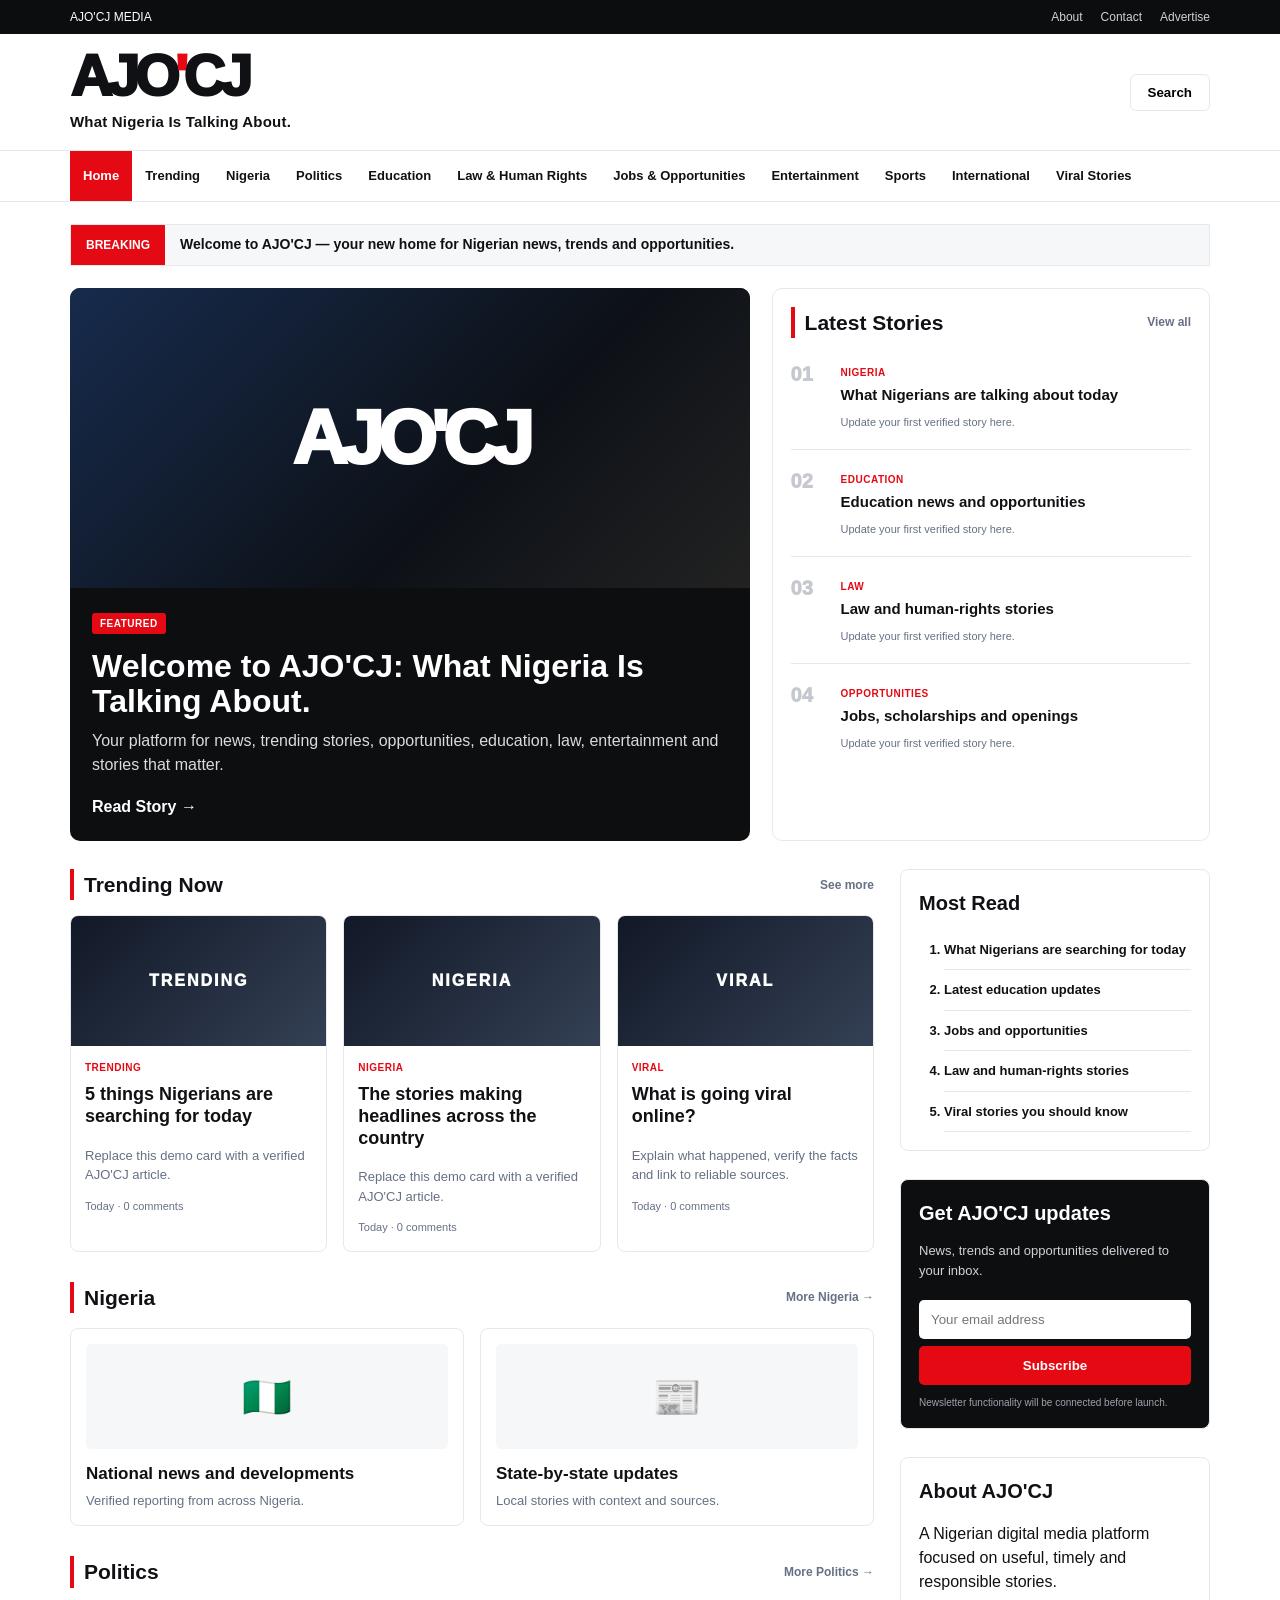
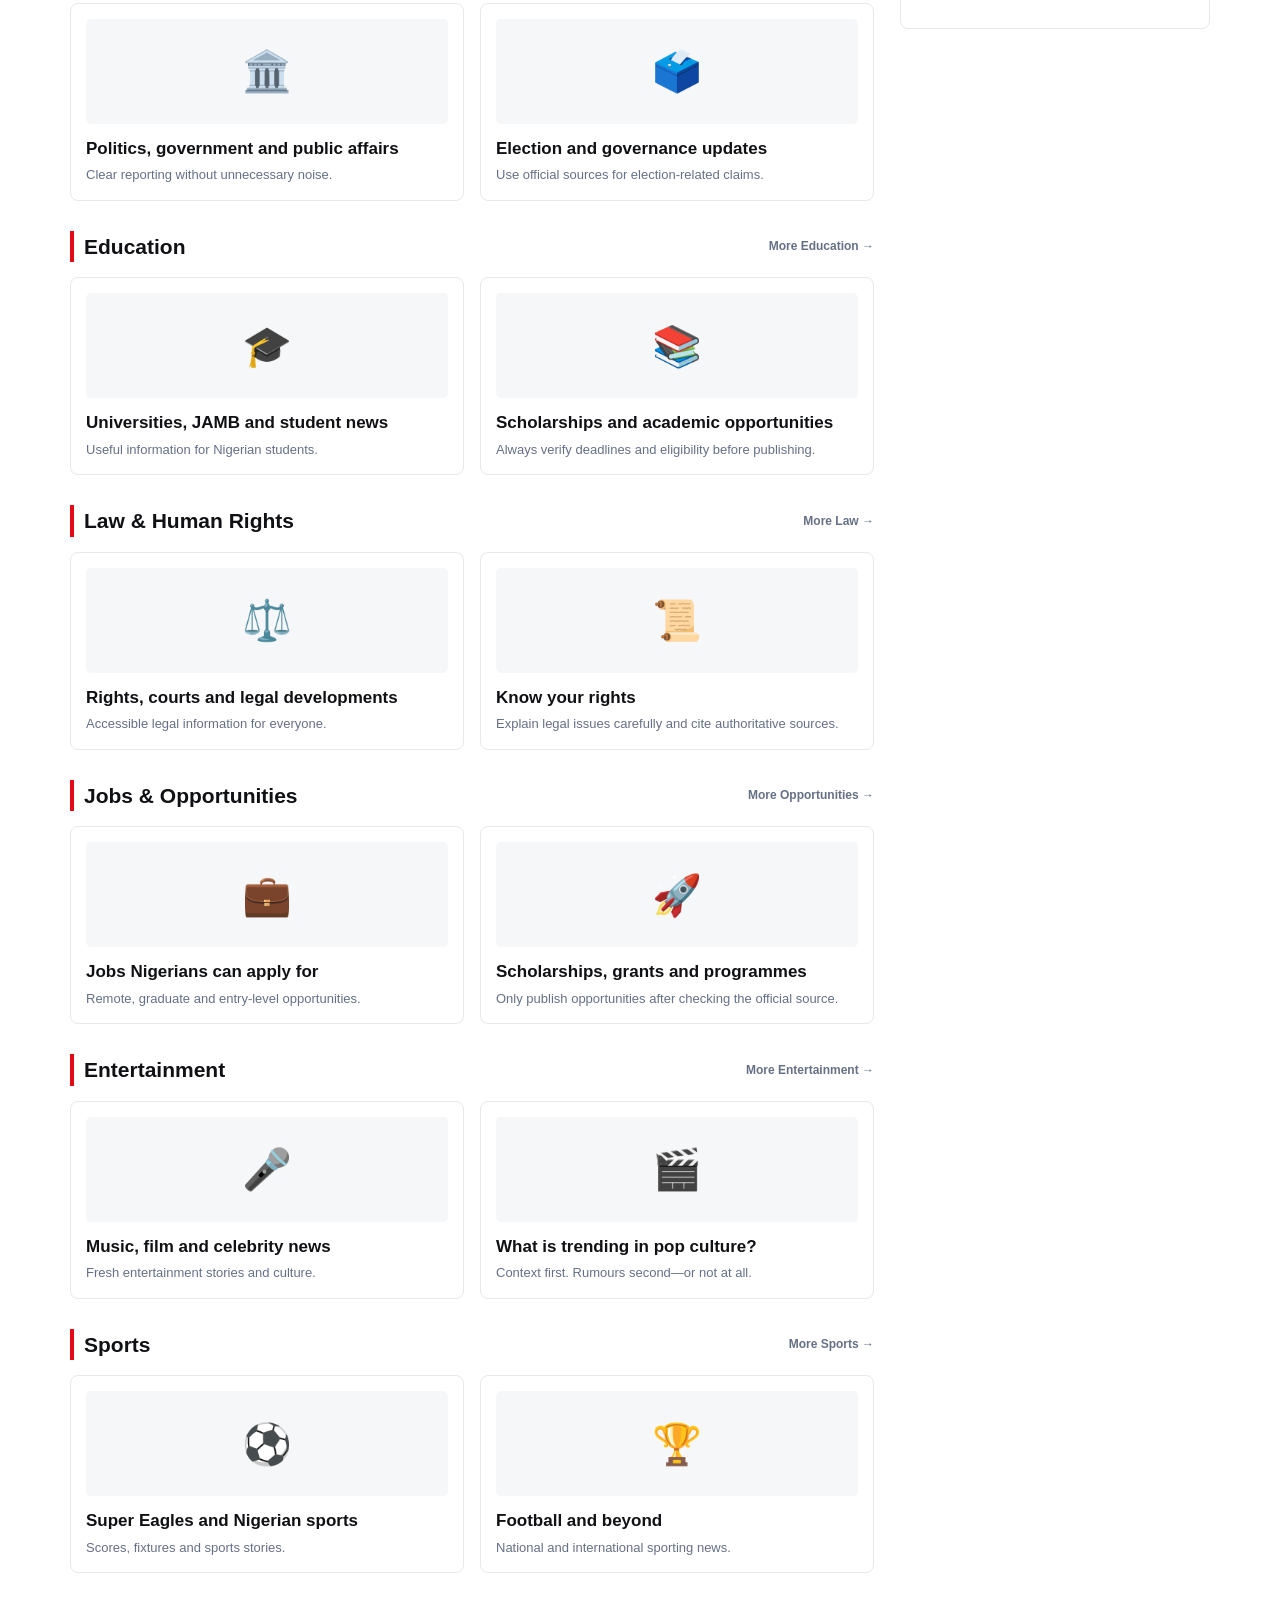
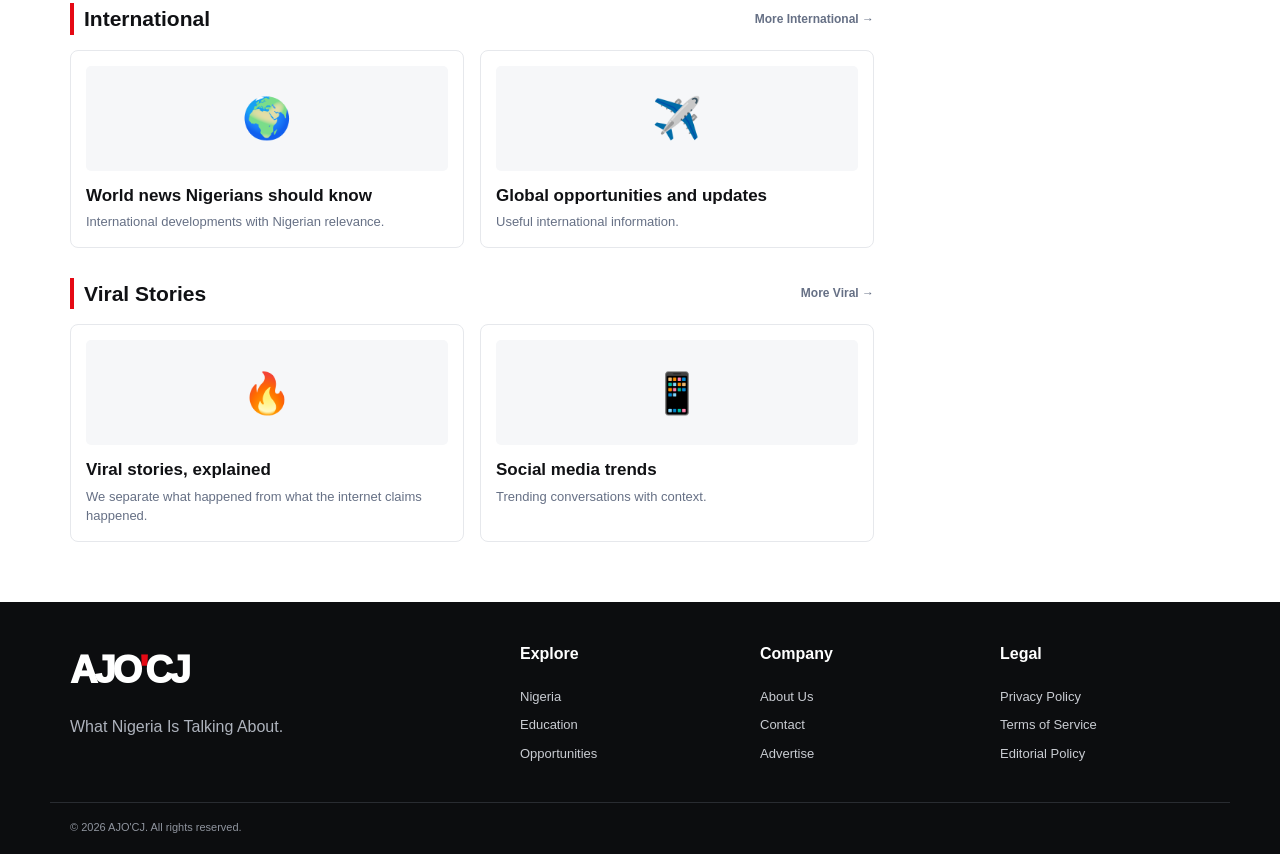
==== index.html @ 02d449a7 "Add files via upload" ====
<!doctype html>
<html lang="en">
<head>
  <meta charset="utf-8">
  <meta name="viewport" content="width=device-width, initial-scale=1">
  <title>AJO'CJ — What Nigeria Is Talking About</title>
  <meta name="description" content="AJO'CJ — Nigerian news, trending stories, opportunities, education, law, entertainment and more.">
  <link rel="stylesheet" href="styles.css">
</head>
<body>
  <div class="topbar">
    <div class="wrap topbar-inner">
      <span> AJO'CJ MEDIA</span>
      <div class="toplinks"><a href="#">About</a><a href="#">Contact</a><a href="#">Advertise</a></div>
    </div>
  </div>

  <header class="header wrap">
    <a class="brand" href="index.html" aria-label="AJO'CJ home">
      <span class="brand-mark">AJO<span>'</span>CJ</span>
      <span class="tagline">What Nigeria Is Talking About.</span>
    </a>
    <button class="menu-btn" id="menuBtn" aria-label="Open menu">☰</button>
    <div class="header-tools">
      <button class="search-btn" id="searchBtn">Search</button>
    </div>
  </header>

  <nav class="nav" id="nav">
    <div class="wrap nav-inner">
      <a class="active" href="#">Home</a>
      <a href="#trending">Trending</a>
      <a href="#nigeria">Nigeria</a>
      <a href="#politics">Politics</a>
      <a href="#education">Education</a>
      <a href="#law">Law & Human Rights</a>
      <a href="#jobs">Jobs & Opportunities</a>
      <a href="#entertainment">Entertainment</a>
      <a href="#sports">Sports</a>
      <a href="#international">International</a>
      <a href="#viral">Viral Stories</a>
    </div>
  </nav>

  <main class="wrap">
    <div class="search-panel" id="searchPanel">
      <input id="searchInput" type="search" placeholder="Search AJO'CJ..." aria-label="Search AJO'CJ">
      <button id="doSearch">Search</button>
    </div>

    <section class="breaking">
      <strong>BREAKING</strong>
      <div class="ticker">Welcome to AJO'CJ — your new home for Nigerian news, trends and opportunities.</div>
    </section>

    <section class="hero-grid">
      <article class="hero-card">
        <div class="hero-image">AJO'CJ</div>
        <div class="hero-copy">
          <span class="label">FEATURED</span>
          <h1>Welcome to AJO'CJ: What Nigeria Is Talking About.</h1>
          <p>Your platform for news, trending stories, opportunities, education, law, entertainment and stories that matter.</p>
          <a class="read-more" href="#">Read Story →</a>
        </div>
      </article>

      <aside class="latest">
        <div class="section-head"><h2>Latest Stories</h2><a href="#">View all</a></div>
        <article class="mini"><span class="number">01</span><div><span class="category">NIGERIA</span><h3>What Nigerians are talking about today</h3><small>Update your first verified story here.</small></div></article>
        <article class="mini"><span class="number">02</span><div><span class="category">EDUCATION</span><h3>Education news and opportunities</h3><small>Update your first verified story here.</small></div></article>
        <article class="mini"><span class="number">03</span><div><span class="category">LAW</span><h3>Law and human-rights stories</h3><small>Update your first verified story here.</small></div></article>
        <article class="mini"><span class="number">04</span><div><span class="category">OPPORTUNITIES</span><h3>Jobs, scholarships and openings</h3><small>Update your first verified story here.</small></div></article>
      </aside>
    </section>

    <section class="content-grid">
      <div>
        <section id="trending">
          <div class="section-head"><h2>Trending Now</h2><a href="#">See more</a></div>
          <div class="cards">
            <article class="card"><div class="placeholder">TRENDING</div><span class="category">TRENDING</span><h3>5 things Nigerians are searching for today</h3><p>Replace this demo card with a verified AJO'CJ article.</p><small>Today · 0 comments</small></article>
            <article class="card"><div class="placeholder">NIGERIA</div><span class="category">NIGERIA</span><h3>The stories making headlines across the country</h3><p>Replace this demo card with a verified AJO'CJ article.</p><small>Today · 0 comments</small></article>
            <article class="card"><div class="placeholder">VIRAL</div><span class="category">VIRAL</span><h3>What is going viral online?</h3><p>Explain what happened, verify the facts and link to reliable sources.</p><small>Today · 0 comments</small></article>
          </div>
        </section>

        <section id="nigeria" class="category-section">
          <div class="section-head"><h2>Nigeria</h2><a href="#">More Nigeria →</a></div>
          <div class="story-row">
            <article><div class="thumb">🇳🇬</div><h3>National news and developments</h3><p>Verified reporting from across Nigeria.</p></article>
            <article><div class="thumb">📰</div><h3>State-by-state updates</h3><p>Local stories with context and sources.</p></article>
          </div>
        </section>

        <section id="politics" class="category-section">
          <div class="section-head"><h2>Politics</h2><a href="#">More Politics →</a></div>
          <div class="story-row">
            <article><div class="thumb">🏛️</div><h3>Politics, government and public affairs</h3><p>Clear reporting without unnecessary noise.</p></article>
            <article><div class="thumb">🗳️</div><h3>Election and governance updates</h3><p>Use official sources for election-related claims.</p></article>
          </div>
        </section>

        <section id="education" class="category-section">
          <div class="section-head"><h2>Education</h2><a href="#">More Education →</a></div>
          <div class="story-row">
            <article><div class="thumb">🎓</div><h3>Universities, JAMB and student news</h3><p>Useful information for Nigerian students.</p></article>
            <article><div class="thumb">📚</div><h3>Scholarships and academic opportunities</h3><p>Always verify deadlines and eligibility before publishing.</p></article>
          </div>
        </section>

        <section id="law" class="category-section">
          <div class="section-head"><h2>Law & Human Rights</h2><a href="#">More Law →</a></div>
          <div class="story-row">
            <article><div class="thumb">⚖️</div><h3>Rights, courts and legal developments</h3><p>Accessible legal information for everyone.</p></article>
            <article><div class="thumb">📜</div><h3>Know your rights</h3><p>Explain legal issues carefully and cite authoritative sources.</p></article>
          </div>
        </section>

        <section id="jobs" class="category-section">
          <div class="section-head"><h2>Jobs & Opportunities</h2><a href="#">More Opportunities →</a></div>
          <div class="story-row">
            <article><div class="thumb">💼</div><h3>Jobs Nigerians can apply for</h3><p>Remote, graduate and entry-level opportunities.</p></article>
            <article><div class="thumb">🚀</div><h3>Scholarships, grants and programmes</h3><p>Only publish opportunities after checking the official source.</p></article>
          </div>
        </section>

        <section id="entertainment" class="category-section">
          <div class="section-head"><h2>Entertainment</h2><a href="#">More Entertainment →</a></div>
          <div class="story-row">
            <article><div class="thumb">🎤</div><h3>Music, film and celebrity news</h3><p>Fresh entertainment stories and culture.</p></article>
            <article><div class="thumb">🎬</div><h3>What is trending in pop culture?</h3><p>Context first. Rumours second—or not at all.</p></article>
          </div>
        </section>

        <section id="sports" class="category-section">
          <div class="section-head"><h2>Sports</h2><a href="#">More Sports →</a></div>
          <div class="story-row">
            <article><div class="thumb">⚽</div><h3>Super Eagles and Nigerian sports</h3><p>Scores, fixtures and sports stories.</p></article>
            <article><div class="thumb">🏆</div><h3>Football and beyond</h3><p>National and international sporting news.</p></article>
          </div>
        </section>

        <section id="international" class="category-section">
          <div class="section-head"><h2>International</h2><a href="#">More International →</a></div>
          <div class="story-row">
            <article><div class="thumb">🌍</div><h3>World news Nigerians should know</h3><p>International developments with Nigerian relevance.</p></article>
            <article><div class="thumb">✈️</div><h3>Global opportunities and updates</h3><p>Useful international information.</p></article>
          </div>
        </section>

        <section id="viral" class="category-section">
          <div class="section-head"><h2>Viral Stories</h2><a href="#">More Viral →</a></div>
          <div class="story-row">
            <article><div class="thumb">🔥</div><h3>Viral stories, explained</h3><p>We separate what happened from what the internet claims happened.</p></article>
            <article><div class="thumb">📱</div><h3>Social media trends</h3><p>Trending conversations with context.</p></article>
          </div>
        </section>
      </div>

      <aside class="sidebar">
        <div class="side-box">
          <h2>Most Read</h2>
          <ol>
            <li>What Nigerians are searching for today</li>
            <li>Latest education updates</li>
            <li>Jobs and opportunities</li>
            <li>Law and human-rights stories</li>
            <li>Viral stories you should know</li>
          </ol>
        </div>
        <div class="side-box newsletter">
          <h2>Get AJO'CJ updates</h2>
          <p>News, trends and opportunities delivered to your inbox.</p>
          <input type="email" placeholder="Your email address">
          <button>Subscribe</button>
          <small>Newsletter functionality will be connected before launch.</small>
        </div>
        <div class="side-box">
          <h2>About AJO'CJ</h2>
          <p>A Nigerian digital media platform focused on useful, timely and responsible stories.</p>
        </div>
      </aside>
    </section>
  </main>

  <footer>
    <div class="wrap footer-grid">
      <div><div class="footer-brand">AJO<span>'</span>CJ</div><p>What Nigeria Is Talking About.</p></div>
      <div><h4>Explore</h4><a href="#nigeria">Nigeria</a><a href="#education">Education</a><a href="#jobs">Opportunities</a></div>
      <div><h4>Company</h4><a href="#">About Us</a><a href="#">Contact</a><a href="#">Advertise</a></div>
      <div><h4>Legal</h4><a href="#">Privacy Policy</a><a href="#">Terms of Service</a><a href="#">Editorial Policy</a></div>
    </div>
    <div class="wrap copyright">© 2026 AJO'CJ. All rights reserved.</div>
  </footer>
  <script src="script.js"></script>
</body>
</html>
---- styles.css ----
:root{--ink:#101114;--muted:#667085;--line:#e6e8ec;--red:#e50914;--bg:#fff;--soft:#f6f7f9;--max:1180px}
*{box-sizing:border-box}html{scroll-behavior:smooth}body{margin:0;font-family:Arial,Helvetica,sans-serif;color:var(--ink);background:var(--bg);line-height:1.5}a{color:inherit;text-decoration:none}.wrap{max-width:var(--max);margin:auto;padding-left:20px;padding-right:20px}
.topbar{background:#0c0d0f;color:#fff;font-size:12px}.topbar-inner{height:34px;display:flex;align-items:center;justify-content:space-between}.toplinks{display:flex;gap:18px;color:#cfd2d8}
.header{min-height:116px;display:flex;align-items:center;justify-content:space-between}.brand{display:flex;flex-direction:column}.brand-mark{font-weight:950;font-size:58px;letter-spacing:-5px;line-height:.9}.brand-mark span,.footer-brand span{color:var(--red)}.tagline{font-size:15px;font-weight:700;margin-top:9px;letter-spacing:.2px}.header-tools{display:flex;align-items:center}.search-btn{border:1px solid var(--line);background:#fff;border-radius:6px;padding:10px 17px;font-weight:700;cursor:pointer}.menu-btn{display:none}
.nav{border-top:1px solid var(--line);border-bottom:1px solid var(--line);background:#fff;position:sticky;top:0;z-index:10}.nav-inner{display:flex;overflow:auto;white-space:nowrap}.nav a{padding:15px 13px;font-size:13px;font-weight:800}.nav a:hover,.nav a.active{background:var(--red);color:#fff}
.search-panel{display:none;padding:15px 0;gap:8px}.search-panel.show{display:flex}.search-panel input{flex:1;padding:12px;border:1px solid var(--line);border-radius:6px}.search-panel button{padding:12px 18px;background:var(--red);color:#fff;border:0;border-radius:6px;font-weight:700}
.breaking{display:flex;margin:22px 0;border:1px solid var(--line);background:var(--soft);min-height:42px;align-items:center}.breaking strong{background:var(--red);color:#fff;padding:11px 15px;font-size:12px}.ticker{padding:0 15px;font-weight:700;font-size:14px}
.hero-grid{display:grid;grid-template-columns:1.55fr 1fr;gap:22px}.hero-card{border-radius:10px;overflow:hidden;background:#0d0e10;color:#fff;position:relative}.hero-image{height:300px;background:linear-gradient(135deg,#172b4d,#0d1117 60%,#222);display:flex;align-items:center;justify-content:center;font-size:76px;font-weight:950;letter-spacing:-6px;color:#fff}.hero-copy{padding:22px}.label,.category{font-size:10px;font-weight:900;letter-spacing:.5px;color:var(--red)}.hero-copy .label{color:#fff;background:var(--red);padding:5px 8px;border-radius:3px}.hero-copy h1{font-size:32px;line-height:1.1;margin:15px 0 10px}.hero-copy p{color:#d9dbe0;margin:0 0 18px}.read-more{font-weight:900}.latest{border:1px solid var(--line);border-radius:10px;padding:18px}.section-head{display:flex;justify-content:space-between;align-items:center;border-left:4px solid var(--red);padding-left:10px;margin:28px 0 15px}.section-head h2{margin:0;font-size:21px}.section-head a{font-size:12px;color:var(--muted);font-weight:700}.latest .section-head{margin:0 0 5px}.mini{display:grid;grid-template-columns:38px 1fr;gap:12px;padding:16px 0;border-bottom:1px solid var(--line)}.mini:last-child{border:0}.number{font-weight:950;font-size:20px;color:#c5c8ce}.mini h3{font-size:15px;line-height:1.2;margin:3px 0 5px}.mini small,.card small{color:var(--muted);font-size:11px}
.content-grid{display:grid;grid-template-columns:1fr 310px;gap:26px}.cards{display:grid;grid-template-columns:repeat(3,1fr);gap:16px}.card{border:1px solid var(--line);border-radius:8px;overflow:hidden}.placeholder{height:130px;background:linear-gradient(135deg,#111827,#344054);color:#fff;display:flex;align-items:center;justify-content:center;font-weight:950;letter-spacing:2px}.card .category,.card h3,.card p,.card small{margin-left:14px;margin-right:14px}.card .category{display:inline-block;margin-top:14px}.card h3{font-size:18px;line-height:1.2;margin-top:6px}.card p{font-size:13px;color:var(--muted)}.card small{display:block;margin-bottom:15px}
.category-section{margin-top:30px}.story-row{display:grid;grid-template-columns:1fr 1fr;gap:16px}.story-row article{border:1px solid var(--line);padding:15px;border-radius:8px}.thumb{height:105px;background:var(--soft);display:flex;align-items:center;justify-content:center;font-size:40px;border-radius:5px}.story-row h3{font-size:17px;margin:12px 0 4px}.story-row p{font-size:13px;color:var(--muted);margin:0}
.sidebar{padding-top:0}.side-box{border:1px solid var(--line);border-radius:8px;padding:18px;margin-top:28px}.side-box:first-child{margin-top:28px}.side-box h2{margin:0 0 12px;font-size:20px}.side-box ol{margin:0;padding-left:25px}.side-box li{padding:10px 0;border-bottom:1px solid var(--line);font-weight:700;font-size:13px}.newsletter{background:#0d0e10;color:#fff}.newsletter p{color:#cfd2d8;font-size:13px}.newsletter input{width:100%;padding:12px;border-radius:5px;border:0;margin:7px 0}.newsletter button{width:100%;padding:12px;border:0;border-radius:5px;background:var(--red);color:#fff;font-weight:900}.newsletter small{display:block;color:#9da2ad;margin-top:10px;font-size:10px}
footer{margin-top:60px;background:#0c0d0f;color:#fff;padding:40px 0 18px}.footer-grid{display:grid;grid-template-columns:2fr 1fr 1fr 1fr;gap:30px}.footer-brand{font-size:38px;font-weight:950;letter-spacing:-3px}.footer-grid p{color:#aeb3bd}.footer-grid h4{margin-top:0}.footer-grid a{display:block;color:#c9ccd2;font-size:13px;margin:9px 0}.copyright{border-top:1px solid #292c31;margin-top:30px;padding-top:16px;color:#8f949e;font-size:11px}
@media(max-width:900px){.hero-grid,.content-grid{grid-template-columns:1fr}.sidebar{display:block}.cards{grid-template-columns:1fr 1fr}.nav a{padding:13px 10px}.header{min-height:95px}.brand-mark{font-size:46px}}
@media(max-width:600px){.toplinks{display:none}.header{min-height:85px}.brand-mark{font-size:39px}.tagline{font-size:11px}.menu-btn{display:block;border:1px solid var(--line);background:#fff;padding:9px;border-radius:6px}.header-tools{display:none}.nav{display:none}.nav.open{display:block}.nav-inner{display:grid;grid-template-columns:1fr 1fr}.nav a{border-bottom:1px solid var(--line)}.hero-image{height:210px;font-size:55px}.hero-copy h1{font-size:25px}.cards,.story-row{grid-template-columns:1fr}.breaking{font-size:12px}.breaking strong{font-size:10px}.footer-grid{grid-template-columns:1fr 1fr}}
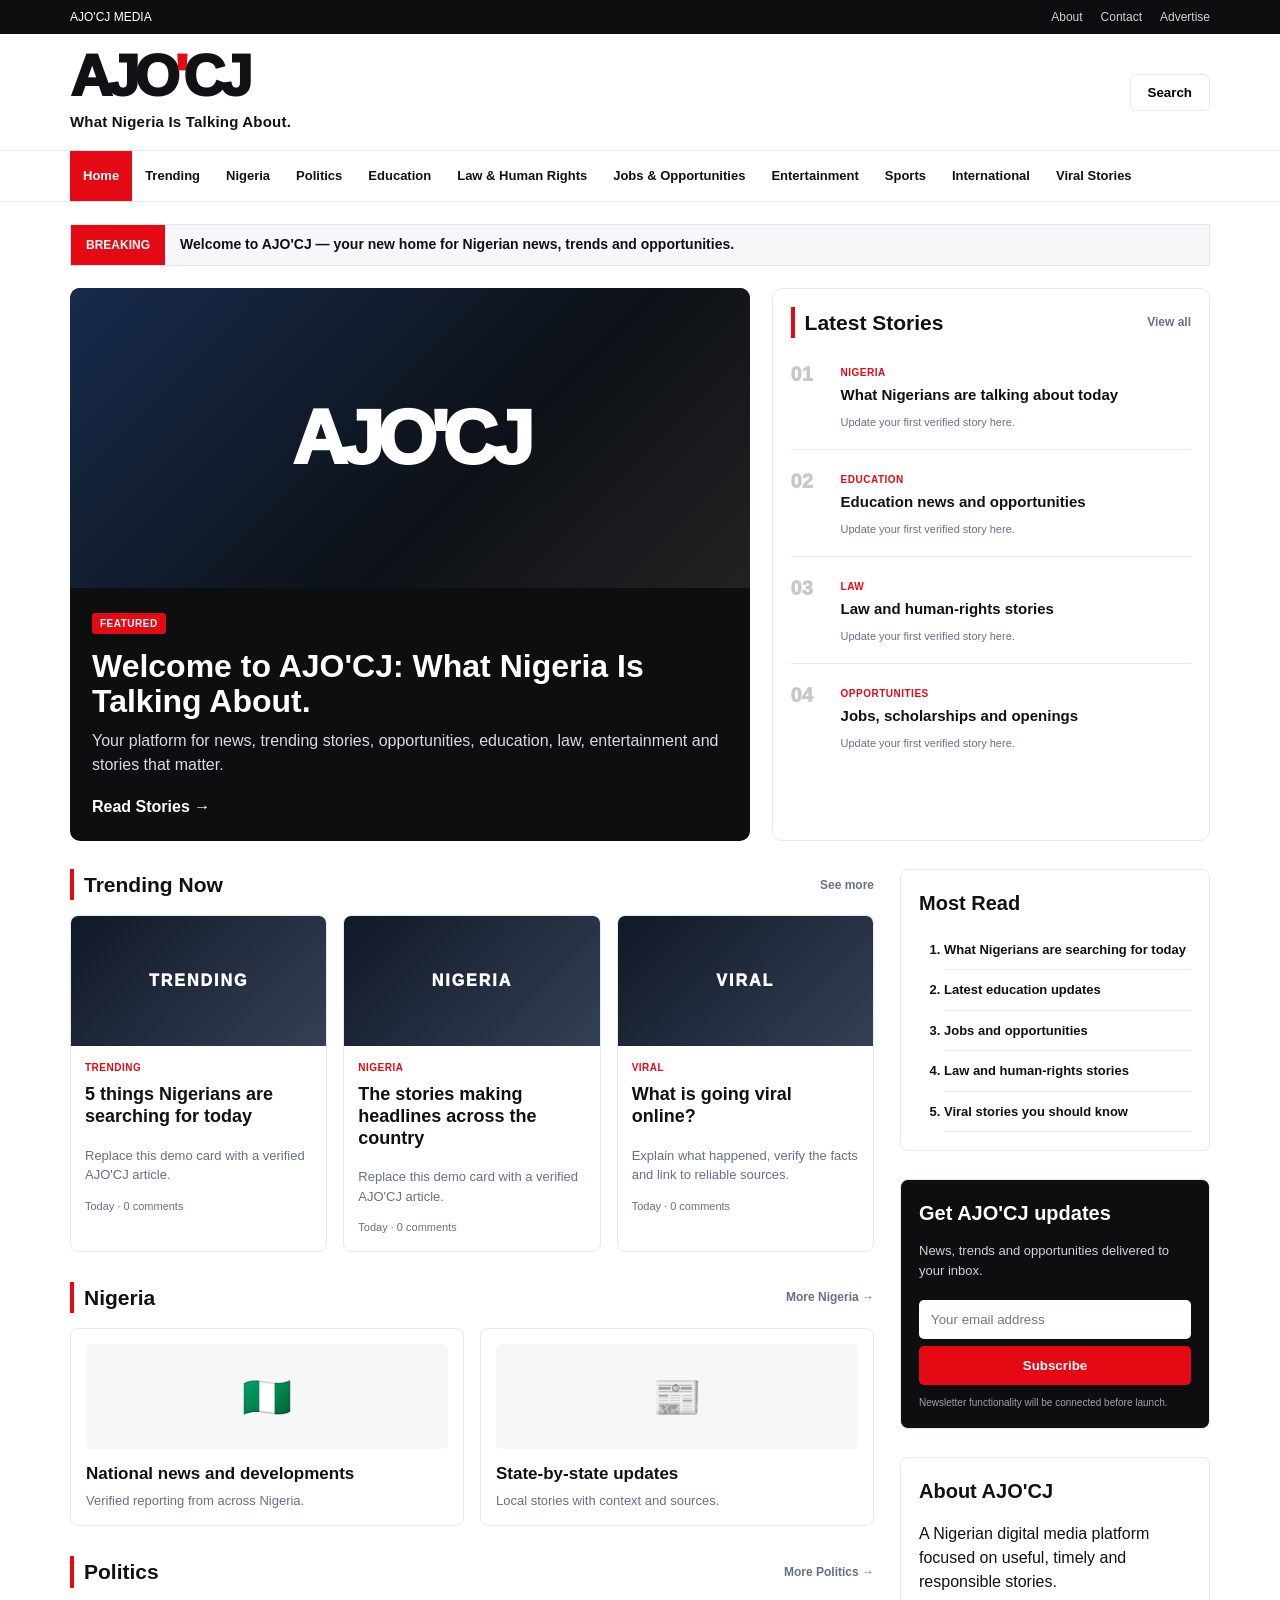
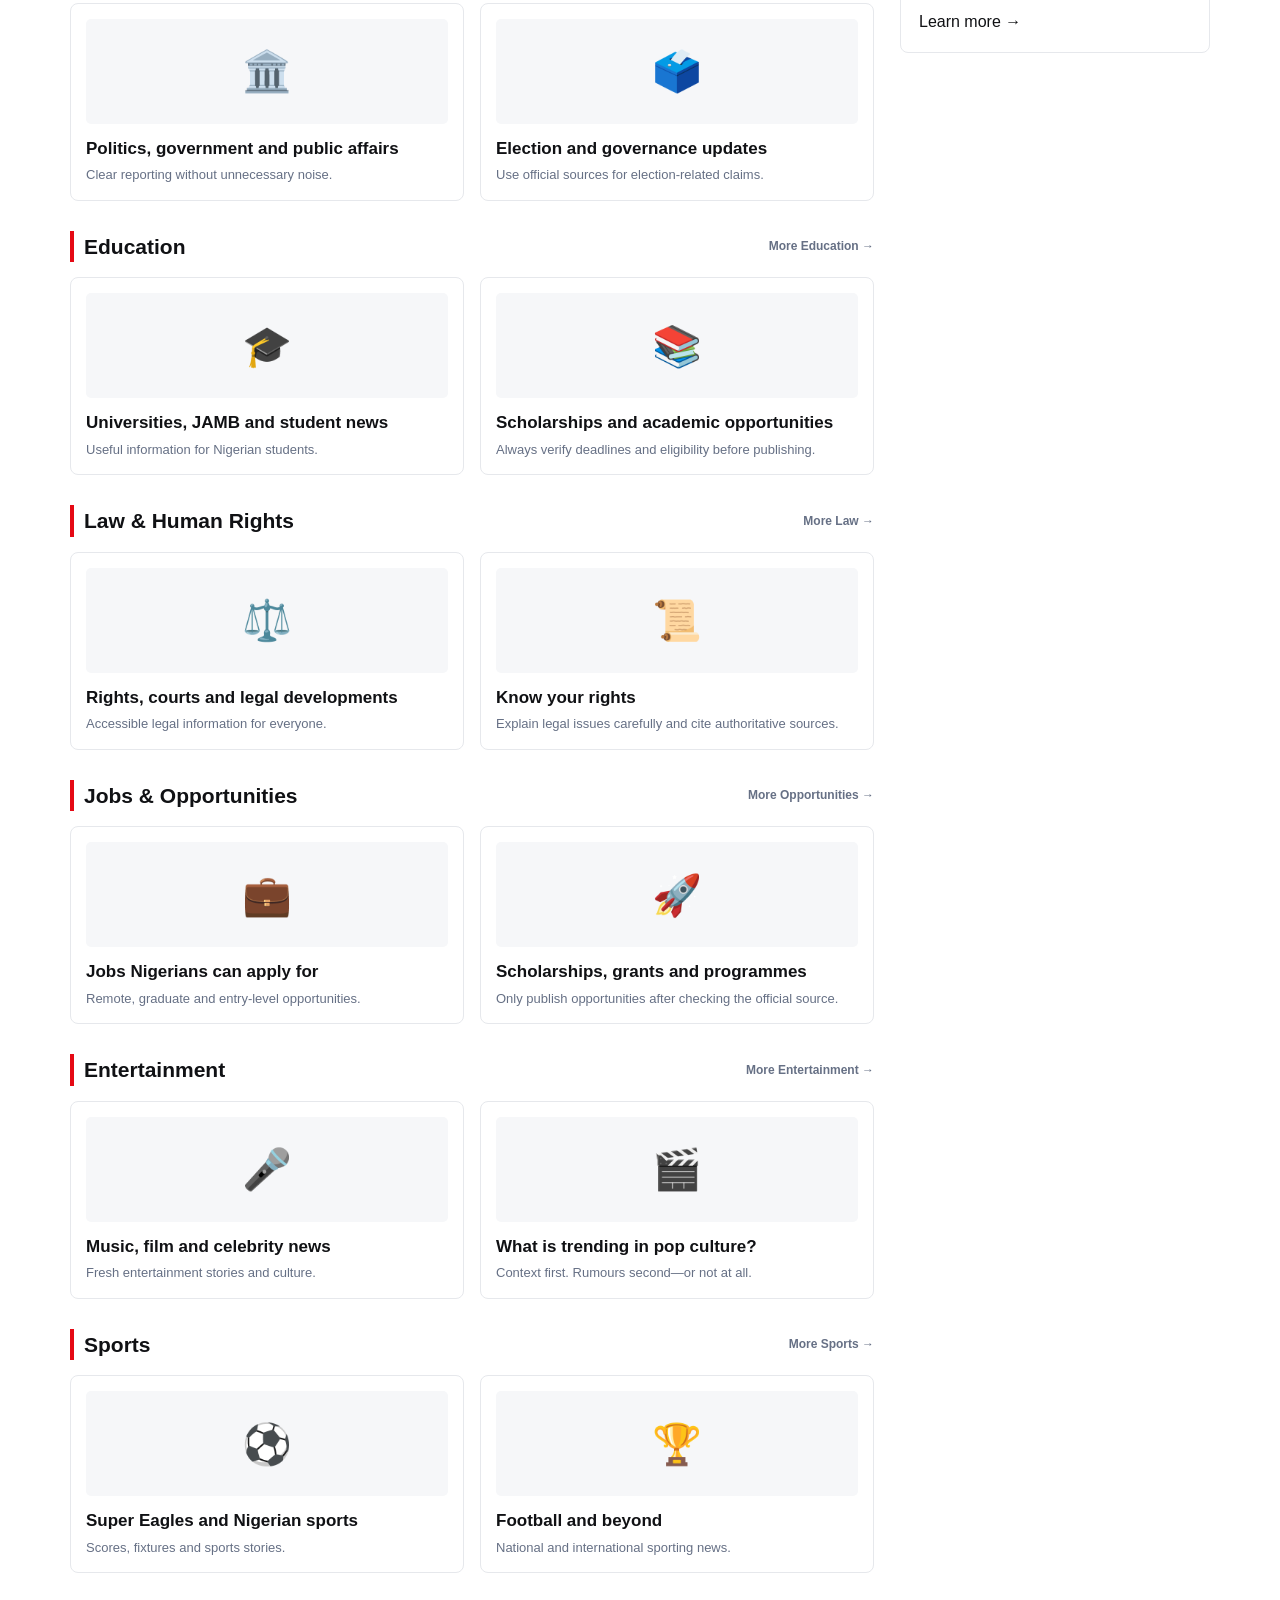
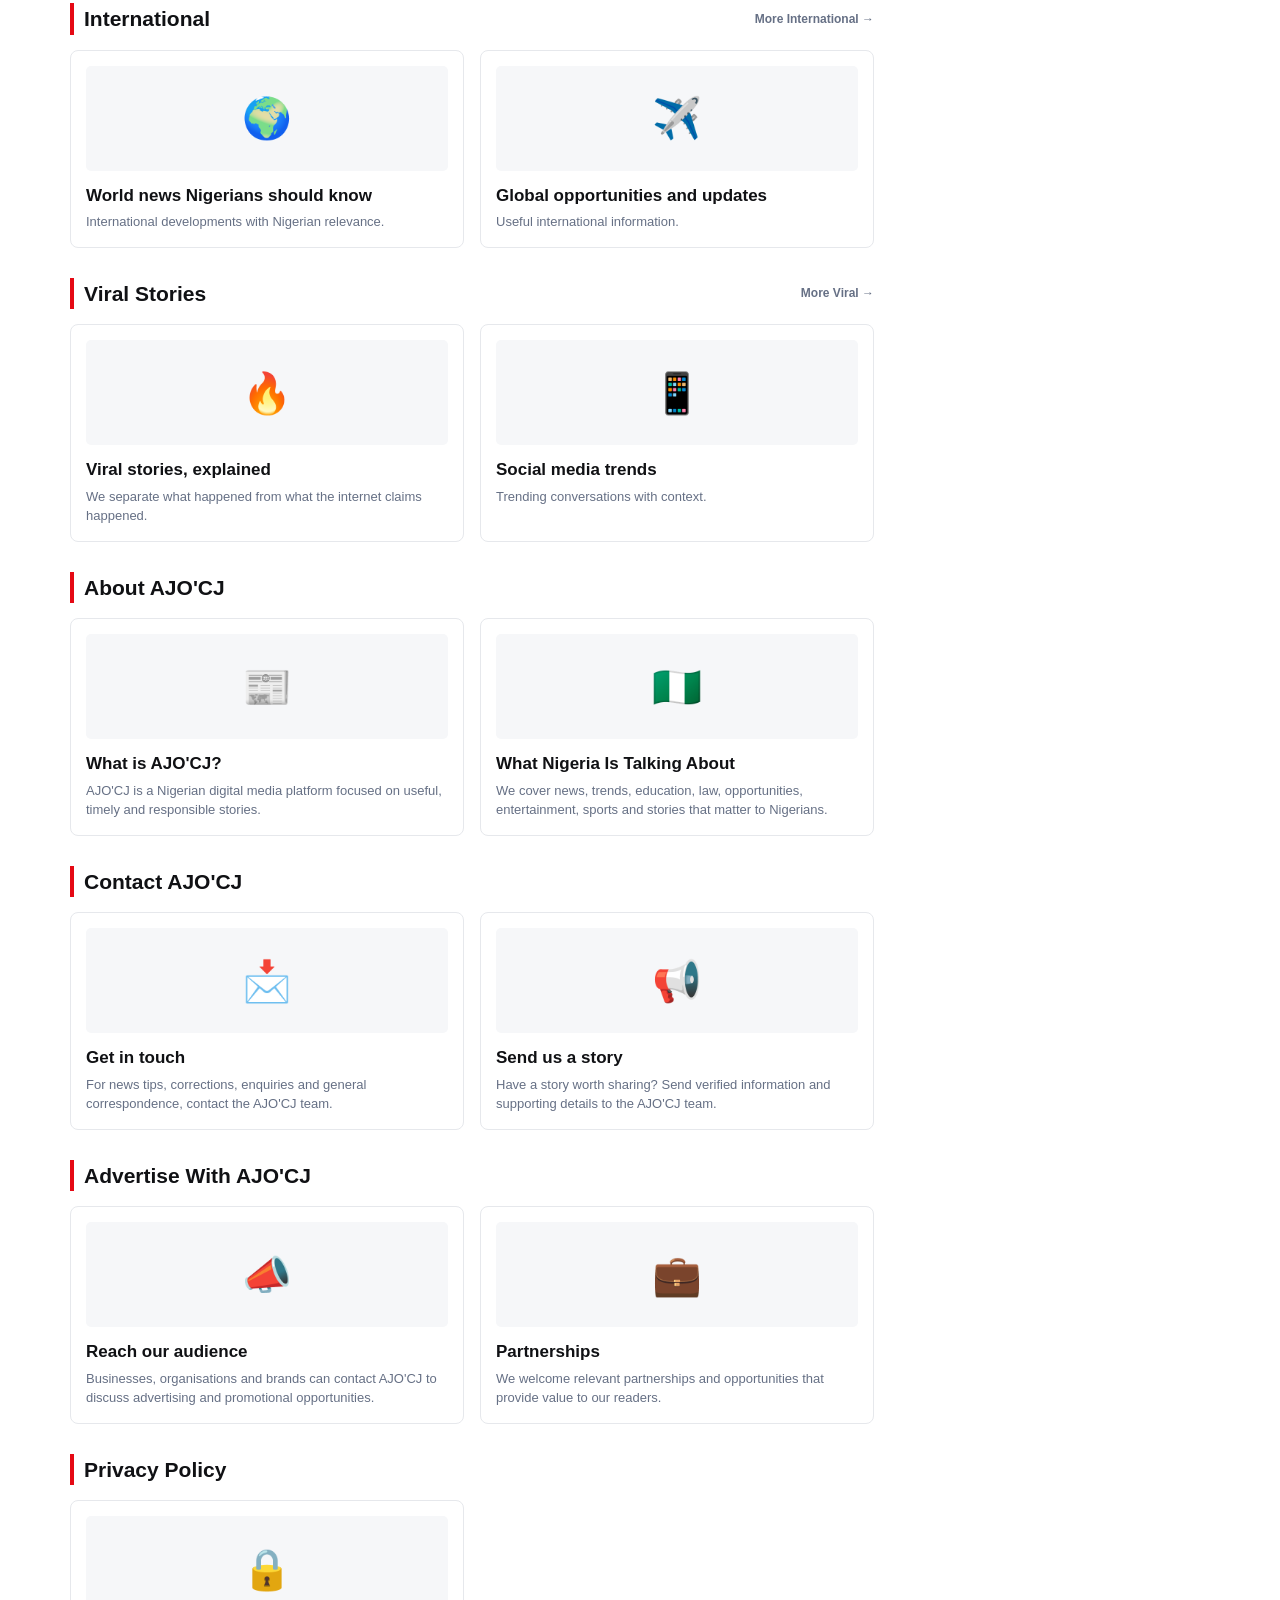
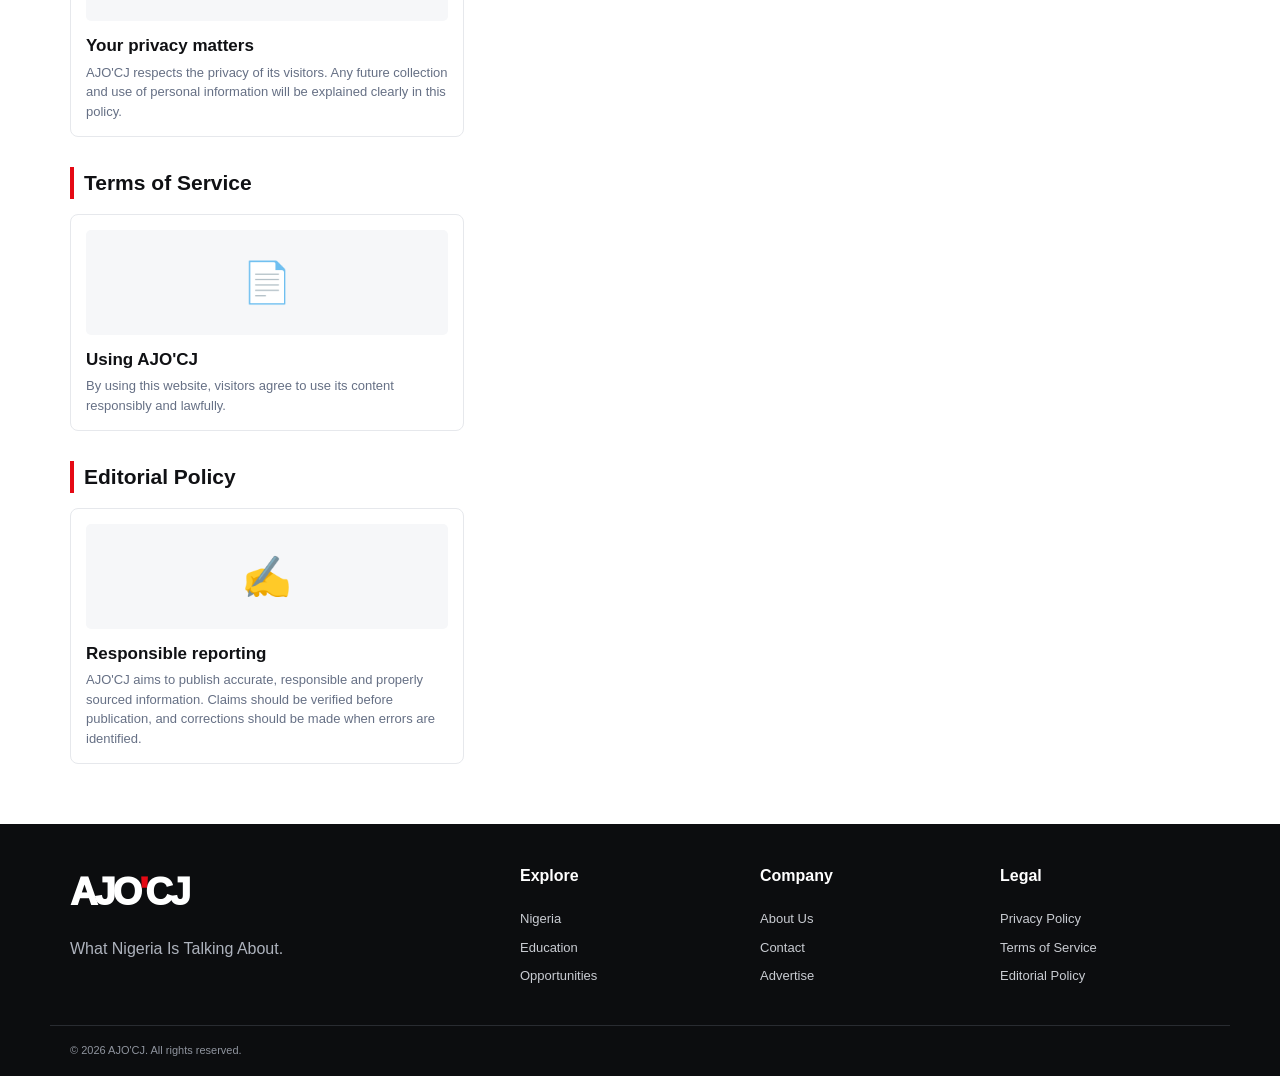
==== commit 6b5b2e92: "Update index.html" ====
--- a/index.html
+++ b/index.html
@@ -7,20 +7,28 @@
   <meta name="description" content="AJO'CJ — Nigerian news, trending stories, opportunities, education, law, entertainment and more.">
   <link rel="stylesheet" href="styles.css">
 </head>
-<body>
+
+<body id="home">
+
   <div class="topbar">
     <div class="wrap topbar-inner">
-      <span> AJO'CJ MEDIA</span>
-      <div class="toplinks"><a href="#">About</a><a href="#">Contact</a><a href="#">Advertise</a></div>
+      <span>AJO'CJ MEDIA</span>
+      <div class="toplinks">
+        <a href="#about">About</a>
+        <a href="#contact">Contact</a>
+        <a href="#advertise">Advertise</a>
+      </div>
     </div>
   </div>
 
   <header class="header wrap">
-    <a class="brand" href="index.html" aria-label="AJO'CJ home">
+    <a class="brand" href="#home" aria-label="AJO'CJ home">
       <span class="brand-mark">AJO<span>'</span>CJ</span>
       <span class="tagline">What Nigeria Is Talking About.</span>
     </a>
+
     <button class="menu-btn" id="menuBtn" aria-label="Open menu">☰</button>
+
     <div class="header-tools">
       <button class="search-btn" id="searchBtn">Search</button>
     </div>
@@ -28,7 +36,7 @@
 
   <nav class="nav" id="nav">
     <div class="wrap nav-inner">
-      <a class="active" href="#">Home</a>
+      <a class="active" href="#home">Home</a>
       <a href="#trending">Trending</a>
       <a href="#nigeria">Nigeria</a>
       <a href="#politics">Politics</a>
@@ -43,6 +51,7 @@
   </nav>
 
   <main class="wrap">
+
     <div class="search-panel" id="searchPanel">
       <input id="searchInput" type="search" placeholder="Search AJO'CJ..." aria-label="Search AJO'CJ">
       <button id="doSearch">Search</button>
@@ -50,116 +59,506 @@
 
     <section class="breaking">
       <strong>BREAKING</strong>
-      <div class="ticker">Welcome to AJO'CJ — your new home for Nigerian news, trends and opportunities.</div>
+      <div class="ticker">
+        Welcome to AJO'CJ — your new home for Nigerian news, trends and opportunities.
+      </div>
     </section>
 
     <section class="hero-grid">
+
       <article class="hero-card">
         <div class="hero-image">AJO'CJ</div>
+
         <div class="hero-copy">
           <span class="label">FEATURED</span>
+
           <h1>Welcome to AJO'CJ: What Nigeria Is Talking About.</h1>
-          <p>Your platform for news, trending stories, opportunities, education, law, entertainment and stories that matter.</p>
-          <a class="read-more" href="#">Read Story →</a>
+
+          <p>
+            Your platform for news, trending stories, opportunities,
+            education, law, entertainment and stories that matter.
+          </p>
+
+          <a class="read-more" href="#trending">Read Stories →</a>
         </div>
       </article>
 
       <aside class="latest">
-        <div class="section-head"><h2>Latest Stories</h2><a href="#">View all</a></div>
-        <article class="mini"><span class="number">01</span><div><span class="category">NIGERIA</span><h3>What Nigerians are talking about today</h3><small>Update your first verified story here.</small></div></article>
-        <article class="mini"><span class="number">02</span><div><span class="category">EDUCATION</span><h3>Education news and opportunities</h3><small>Update your first verified story here.</small></div></article>
-        <article class="mini"><span class="number">03</span><div><span class="category">LAW</span><h3>Law and human-rights stories</h3><small>Update your first verified story here.</small></div></article>
-        <article class="mini"><span class="number">04</span><div><span class="category">OPPORTUNITIES</span><h3>Jobs, scholarships and openings</h3><small>Update your first verified story here.</small></div></article>
+
+        <div class="section-head">
+          <h2>Latest Stories</h2>
+          <a href="#trending">View all</a>
+        </div>
+
+        <article class="mini">
+          <span class="number">01</span>
+          <div>
+            <span class="category">NIGERIA</span>
+            <h3>What Nigerians are talking about today</h3>
+            <small>Update your first verified story here.</small>
+          </div>
+        </article>
+
+        <article class="mini">
+          <span class="number">02</span>
+          <div>
+            <span class="category">EDUCATION</span>
+            <h3>Education news and opportunities</h3>
+            <small>Update your first verified story here.</small>
+          </div>
+        </article>
+
+        <article class="mini">
+          <span class="number">03</span>
+          <div>
+            <span class="category">LAW</span>
+            <h3>Law and human-rights stories</h3>
+            <small>Update your first verified story here.</small>
+          </div>
+        </article>
+
+        <article class="mini">
+          <span class="number">04</span>
+          <div>
+            <span class="category">OPPORTUNITIES</span>
+            <h3>Jobs, scholarships and openings</h3>
+            <small>Update your first verified story here.</small>
+          </div>
+        </article>
+
       </aside>
     </section>
 
     <section class="content-grid">
+
       <div>
+
+        <!-- TRENDING -->
         <section id="trending">
-          <div class="section-head"><h2>Trending Now</h2><a href="#">See more</a></div>
+
+          <div class="section-head">
+            <h2>Trending Now</h2>
+            <a href="#viral">See more</a>
+          </div>
+
           <div class="cards">
-            <article class="card"><div class="placeholder">TRENDING</div><span class="category">TRENDING</span><h3>5 things Nigerians are searching for today</h3><p>Replace this demo card with a verified AJO'CJ article.</p><small>Today · 0 comments</small></article>
-            <article class="card"><div class="placeholder">NIGERIA</div><span class="category">NIGERIA</span><h3>The stories making headlines across the country</h3><p>Replace this demo card with a verified AJO'CJ article.</p><small>Today · 0 comments</small></article>
-            <article class="card"><div class="placeholder">VIRAL</div><span class="category">VIRAL</span><h3>What is going viral online?</h3><p>Explain what happened, verify the facts and link to reliable sources.</p><small>Today · 0 comments</small></article>
-          </div>
-        </section>
-
+
+            <article class="card">
+              <div class="placeholder">TRENDING</div>
+              <span class="category">TRENDING</span>
+              <h3>5 things Nigerians are searching for today</h3>
+              <p>Replace this demo card with a verified AJO'CJ article.</p>
+              <small>Today · 0 comments</small>
+            </article>
+
+            <article class="card">
+              <div class="placeholder">NIGERIA</div>
+              <span class="category">NIGERIA</span>
+              <h3>The stories making headlines across the country</h3>
+              <p>Replace this demo card with a verified AJO'CJ article.</p>
+              <small>Today · 0 comments</small>
+            </article>
+
+            <article class="card">
+              <div class="placeholder">VIRAL</div>
+              <span class="category">VIRAL</span>
+              <h3>What is going viral online?</h3>
+              <p>Explain what happened, verify the facts and link to reliable sources.</p>
+              <small>Today · 0 comments</small>
+            </article>
+
+          </div>
+        </section>
+
+        <!-- NIGERIA -->
         <section id="nigeria" class="category-section">
-          <div class="section-head"><h2>Nigeria</h2><a href="#">More Nigeria →</a></div>
-          <div class="story-row">
-            <article><div class="thumb">🇳🇬</div><h3>National news and developments</h3><p>Verified reporting from across Nigeria.</p></article>
-            <article><div class="thumb">📰</div><h3>State-by-state updates</h3><p>Local stories with context and sources.</p></article>
-          </div>
-        </section>
-
+
+          <div class="section-head">
+            <h2>Nigeria</h2>
+            <a href="#nigeria">More Nigeria →</a>
+          </div>
+
+          <div class="story-row">
+
+            <article>
+              <div class="thumb">🇳🇬</div>
+              <h3>National news and developments</h3>
+              <p>Verified reporting from across Nigeria.</p>
+            </article>
+
+            <article>
+              <div class="thumb">📰</div>
+              <h3>State-by-state updates</h3>
+              <p>Local stories with context and sources.</p>
+            </article>
+
+          </div>
+        </section>
+
+        <!-- POLITICS -->
         <section id="politics" class="category-section">
-          <div class="section-head"><h2>Politics</h2><a href="#">More Politics →</a></div>
-          <div class="story-row">
-            <article><div class="thumb">🏛️</div><h3>Politics, government and public affairs</h3><p>Clear reporting without unnecessary noise.</p></article>
-            <article><div class="thumb">🗳️</div><h3>Election and governance updates</h3><p>Use official sources for election-related claims.</p></article>
-          </div>
-        </section>
-
+
+          <div class="section-head">
+            <h2>Politics</h2>
+            <a href="#politics">More Politics →</a>
+          </div>
+
+          <div class="story-row">
+
+            <article>
+              <div class="thumb">🏛️</div>
+              <h3>Politics, government and public affairs</h3>
+              <p>Clear reporting without unnecessary noise.</p>
+            </article>
+
+            <article>
+              <div class="thumb">🗳️</div>
+              <h3>Election and governance updates</h3>
+              <p>Use official sources for election-related claims.</p>
+            </article>
+
+          </div>
+        </section>
+
+        <!-- EDUCATION -->
         <section id="education" class="category-section">
-          <div class="section-head"><h2>Education</h2><a href="#">More Education →</a></div>
-          <div class="story-row">
-            <article><div class="thumb">🎓</div><h3>Universities, JAMB and student news</h3><p>Useful information for Nigerian students.</p></article>
-            <article><div class="thumb">📚</div><h3>Scholarships and academic opportunities</h3><p>Always verify deadlines and eligibility before publishing.</p></article>
-          </div>
-        </section>
-
+
+          <div class="section-head">
+            <h2>Education</h2>
+            <a href="#education">More Education →</a>
+          </div>
+
+          <div class="story-row">
+
+            <article>
+              <div class="thumb">🎓</div>
+              <h3>Universities, JAMB and student news</h3>
+              <p>Useful information for Nigerian students.</p>
+            </article>
+
+            <article>
+              <div class="thumb">📚</div>
+              <h3>Scholarships and academic opportunities</h3>
+              <p>Always verify deadlines and eligibility before publishing.</p>
+            </article>
+
+          </div>
+        </section>
+
+        <!-- LAW -->
         <section id="law" class="category-section">
-          <div class="section-head"><h2>Law & Human Rights</h2><a href="#">More Law →</a></div>
-          <div class="story-row">
-            <article><div class="thumb">⚖️</div><h3>Rights, courts and legal developments</h3><p>Accessible legal information for everyone.</p></article>
-            <article><div class="thumb">📜</div><h3>Know your rights</h3><p>Explain legal issues carefully and cite authoritative sources.</p></article>
-          </div>
-        </section>
-
+
+          <div class="section-head">
+            <h2>Law & Human Rights</h2>
+            <a href="#law">More Law →</a>
+          </div>
+
+          <div class="story-row">
+
+            <article>
+              <div class="thumb">⚖️</div>
+              <h3>Rights, courts and legal developments</h3>
+              <p>Accessible legal information for everyone.</p>
+            </article>
+
+            <article>
+              <div class="thumb">📜</div>
+              <h3>Know your rights</h3>
+              <p>Explain legal issues carefully and cite authoritative sources.</p>
+            </article>
+
+          </div>
+        </section>
+
+        <!-- JOBS -->
         <section id="jobs" class="category-section">
-          <div class="section-head"><h2>Jobs & Opportunities</h2><a href="#">More Opportunities →</a></div>
-          <div class="story-row">
-            <article><div class="thumb">💼</div><h3>Jobs Nigerians can apply for</h3><p>Remote, graduate and entry-level opportunities.</p></article>
-            <article><div class="thumb">🚀</div><h3>Scholarships, grants and programmes</h3><p>Only publish opportunities after checking the official source.</p></article>
-          </div>
-        </section>
-
+
+          <div class="section-head">
+            <h2>Jobs & Opportunities</h2>
+            <a href="#jobs">More Opportunities →</a>
+          </div>
+
+          <div class="story-row">
+
+            <article>
+              <div class="thumb">💼</div>
+              <h3>Jobs Nigerians can apply for</h3>
+              <p>Remote, graduate and entry-level opportunities.</p>
+            </article>
+
+            <article>
+              <div class="thumb">🚀</div>
+              <h3>Scholarships, grants and programmes</h3>
+              <p>Only publish opportunities after checking the official source.</p>
+            </article>
+
+          </div>
+        </section>
+
+        <!-- ENTERTAINMENT -->
         <section id="entertainment" class="category-section">
-          <div class="section-head"><h2>Entertainment</h2><a href="#">More Entertainment →</a></div>
-          <div class="story-row">
-            <article><div class="thumb">🎤</div><h3>Music, film and celebrity news</h3><p>Fresh entertainment stories and culture.</p></article>
-            <article><div class="thumb">🎬</div><h3>What is trending in pop culture?</h3><p>Context first. Rumours second—or not at all.</p></article>
-          </div>
-        </section>
-
+
+          <div class="section-head">
+            <h2>Entertainment</h2>
+            <a href="#entertainment">More Entertainment →</a>
+          </div>
+
+          <div class="story-row">
+
+            <article>
+              <div class="thumb">🎤</div>
+              <h3>Music, film and celebrity news</h3>
+              <p>Fresh entertainment stories and culture.</p>
+            </article>
+
+            <article>
+              <div class="thumb">🎬</div>
+              <h3>What is trending in pop culture?</h3>
+              <p>Context first. Rumours second—or not at all.</p>
+            </article>
+
+          </div>
+        </section>
+
+        <!-- SPORTS -->
         <section id="sports" class="category-section">
-          <div class="section-head"><h2>Sports</h2><a href="#">More Sports →</a></div>
-          <div class="story-row">
-            <article><div class="thumb">⚽</div><h3>Super Eagles and Nigerian sports</h3><p>Scores, fixtures and sports stories.</p></article>
-            <article><div class="thumb">🏆</div><h3>Football and beyond</h3><p>National and international sporting news.</p></article>
-          </div>
-        </section>
-
+
+          <div class="section-head">
+            <h2>Sports</h2>
+            <a href="#sports">More Sports →</a>
+          </div>
+
+          <div class="story-row">
+
+            <article>
+              <div class="thumb">⚽</div>
+              <h3>Super Eagles and Nigerian sports</h3>
+              <p>Scores, fixtures and sports stories.</p>
+            </article>
+
+            <article>
+              <div class="thumb">🏆</div>
+              <h3>Football and beyond</h3>
+              <p>National and international sporting news.</p>
+            </article>
+
+          </div>
+        </section>
+
+        <!-- INTERNATIONAL -->
         <section id="international" class="category-section">
-          <div class="section-head"><h2>International</h2><a href="#">More International →</a></div>
-          <div class="story-row">
-            <article><div class="thumb">🌍</div><h3>World news Nigerians should know</h3><p>International developments with Nigerian relevance.</p></article>
-            <article><div class="thumb">✈️</div><h3>Global opportunities and updates</h3><p>Useful international information.</p></article>
-          </div>
-        </section>
-
+
+          <div class="section-head">
+            <h2>International</h2>
+            <a href="#international">More International →</a>
+          </div>
+
+          <div class="story-row">
+
+            <article>
+              <div class="thumb">🌍</div>
+              <h3>World news Nigerians should know</h3>
+              <p>International developments with Nigerian relevance.</p>
+            </article>
+
+            <article>
+              <div class="thumb">✈️</div>
+              <h3>Global opportunities and updates</h3>
+              <p>Useful international information.</p>
+            </article>
+
+          </div>
+        </section>
+
+        <!-- VIRAL -->
         <section id="viral" class="category-section">
-          <div class="section-head"><h2>Viral Stories</h2><a href="#">More Viral →</a></div>
-          <div class="story-row">
-            <article><div class="thumb">🔥</div><h3>Viral stories, explained</h3><p>We separate what happened from what the internet claims happened.</p></article>
-            <article><div class="thumb">📱</div><h3>Social media trends</h3><p>Trending conversations with context.</p></article>
-          </div>
-        </section>
+
+          <div class="section-head">
+            <h2>Viral Stories</h2>
+            <a href="#viral">More Viral →</a>
+          </div>
+
+          <div class="story-row">
+
+            <article>
+              <div class="thumb">🔥</div>
+              <h3>Viral stories, explained</h3>
+              <p>We separate what happened from what the internet claims happened.</p>
+            </article>
+
+            <article>
+              <div class="thumb">📱</div>
+              <h3>Social media trends</h3>
+              <p>Trending conversations with context.</p>
+            </article>
+
+          </div>
+        </section>
+
+        <!-- ABOUT -->
+        <section id="about" class="category-section">
+
+          <div class="section-head">
+            <h2>About AJO'CJ</h2>
+          </div>
+
+          <div class="story-row">
+
+            <article>
+              <div class="thumb">📰</div>
+              <h3>What is AJO'CJ?</h3>
+              <p>
+                AJO'CJ is a Nigerian digital media platform focused on
+                useful, timely and responsible stories.
+              </p>
+            </article>
+
+            <article>
+              <div class="thumb">🇳🇬</div>
+              <h3>What Nigeria Is Talking About</h3>
+              <p>
+                We cover news, trends, education, law, opportunities,
+                entertainment, sports and stories that matter to Nigerians.
+              </p>
+            </article>
+
+          </div>
+        </section>
+
+        <!-- CONTACT -->
+        <section id="contact" class="category-section">
+
+          <div class="section-head">
+            <h2>Contact AJO'CJ</h2>
+          </div>
+
+          <div class="story-row">
+
+            <article>
+              <div class="thumb">📩</div>
+              <h3>Get in touch</h3>
+              <p>
+                For news tips, corrections, enquiries and general
+                correspondence, contact the AJO'CJ team.
+              </p>
+            </article>
+
+            <article>
+              <div class="thumb">📢</div>
+              <h3>Send us a story</h3>
+              <p>
+                Have a story worth sharing? Send verified information
+                and supporting details to the AJO'CJ team.
+              </p>
+            </article>
+
+          </div>
+        </section>
+
+        <!-- ADVERTISE -->
+        <section id="advertise" class="category-section">
+
+          <div class="section-head">
+            <h2>Advertise With AJO'CJ</h2>
+          </div>
+
+          <div class="story-row">
+
+            <article>
+              <div class="thumb">📣</div>
+              <h3>Reach our audience</h3>
+              <p>
+                Businesses, organisations and brands can contact AJO'CJ
+                to discuss advertising and promotional opportunities.
+              </p>
+            </article>
+
+            <article>
+              <div class="thumb">💼</div>
+              <h3>Partnerships</h3>
+              <p>
+                We welcome relevant partnerships and opportunities that
+                provide value to our readers.
+              </p>
+            </article>
+
+          </div>
+        </section>
+
+        <!-- PRIVACY -->
+        <section id="privacy" class="category-section">
+
+          <div class="section-head">
+            <h2>Privacy Policy</h2>
+          </div>
+
+          <div class="story-row">
+
+            <article>
+              <div class="thumb">🔒</div>
+              <h3>Your privacy matters</h3>
+              <p>
+                AJO'CJ respects the privacy of its visitors. Any future
+                collection and use of personal information will be
+                explained clearly in this policy.
+              </p>
+            </article>
+
+          </div>
+        </section>
+
+        <!-- TERMS -->
+        <section id="terms" class="category-section">
+
+          <div class="section-head">
+            <h2>Terms of Service</h2>
+          </div>
+
+          <div class="story-row">
+
+            <article>
+              <div class="thumb">📄</div>
+              <h3>Using AJO'CJ</h3>
+              <p>
+                By using this website, visitors agree to use its content
+                responsibly and lawfully.
+              </p>
+            </article>
+
+          </div>
+        </section>
+
+        <!-- EDITORIAL POLICY -->
+        <section id="editorial" class="category-section">
+
+          <div class="section-head">
+            <h2>Editorial Policy</h2>
+          </div>
+
+          <div class="story-row">
+
+            <article>
+              <div class="thumb">✍️</div>
+              <h3>Responsible reporting</h3>
+              <p>
+                AJO'CJ aims to publish accurate, responsible and
+                properly sourced information. Claims should be verified
+                before publication, and corrections should be made when
+                errors are identified.
+              </p>
+            </article>
+
+          </div>
+        </section>
+
       </div>
 
+      <!-- SIDEBAR -->
       <aside class="sidebar">
+
         <div class="side-box">
           <h2>Most Read</h2>
+
           <ol>
             <li>What Nigerians are searching for today</li>
             <li>Latest education updates</li>
@@ -168,30 +567,87 @@
             <li>Viral stories you should know</li>
           </ol>
         </div>
+
         <div class="side-box newsletter">
+
           <h2>Get AJO'CJ updates</h2>
-          <p>News, trends and opportunities delivered to your inbox.</p>
-          <input type="email" placeholder="Your email address">
+
+          <p>
+            News, trends and opportunities delivered to your inbox.
+          </p>
+
+          <input
+            type="email"
+            placeholder="Your email address"
+          >
+
           <button>Subscribe</button>
-          <small>Newsletter functionality will be connected before launch.</small>
+
+          <small>
+            Newsletter functionality will be connected before launch.
+          </small>
+
         </div>
+
         <div class="side-box">
+
           <h2>About AJO'CJ</h2>
-          <p>A Nigerian digital media platform focused on useful, timely and responsible stories.</p>
+
+          <p>
+            A Nigerian digital media platform focused on useful,
+            timely and responsible stories.
+          </p>
+
+          <a href="#about">Learn more →</a>
+
         </div>
+
       </aside>
+
     </section>
+
   </main>
 
   <footer>
+
     <div class="wrap footer-grid">
-      <div><div class="footer-brand">AJO<span>'</span>CJ</div><p>What Nigeria Is Talking About.</p></div>
-      <div><h4>Explore</h4><a href="#nigeria">Nigeria</a><a href="#education">Education</a><a href="#jobs">Opportunities</a></div>
-      <div><h4>Company</h4><a href="#">About Us</a><a href="#">Contact</a><a href="#">Advertise</a></div>
-      <div><h4>Legal</h4><a href="#">Privacy Policy</a><a href="#">Terms of Service</a><a href="#">Editorial Policy</a></div>
+
+      <div>
+        <div class="footer-brand">AJO<span>'</span>CJ</div>
+        <p>What Nigeria Is Talking About.</p>
+      </div>
+
+      <div>
+        <h4>Explore</h4>
+        <a href="#nigeria">Nigeria</a>
+        <a href="#education">Education</a>
+        <a href="#jobs">Opportunities</a>
+      </div>
+
+      <div>
+        <h4>Company</h4>
+        <a href="#about">About Us</a>
+        <a href="#contact">Contact</a>
+        <a href="#advertise">Advertise</a>
+      </div>
+
+      <div>
+        <h4>Legal</h4>
+        <a href="#privacy">Privacy Policy</a>
+        <a href="#terms">Terms of Service</a>
+        <a href="#editorial">Editorial Policy</a>
+      </div>
+
     </div>
-    <div class="wrap copyright">© 2026 AJO'CJ. All rights reserved.</div>
+
+    <div class="wrap copyright">
+      © 2026 AJO'CJ. All rights reserved.
+    </div>
+
   </footer>
+
   <script src="script.js"></script>
+
 </body>
-</html>+</html>
+
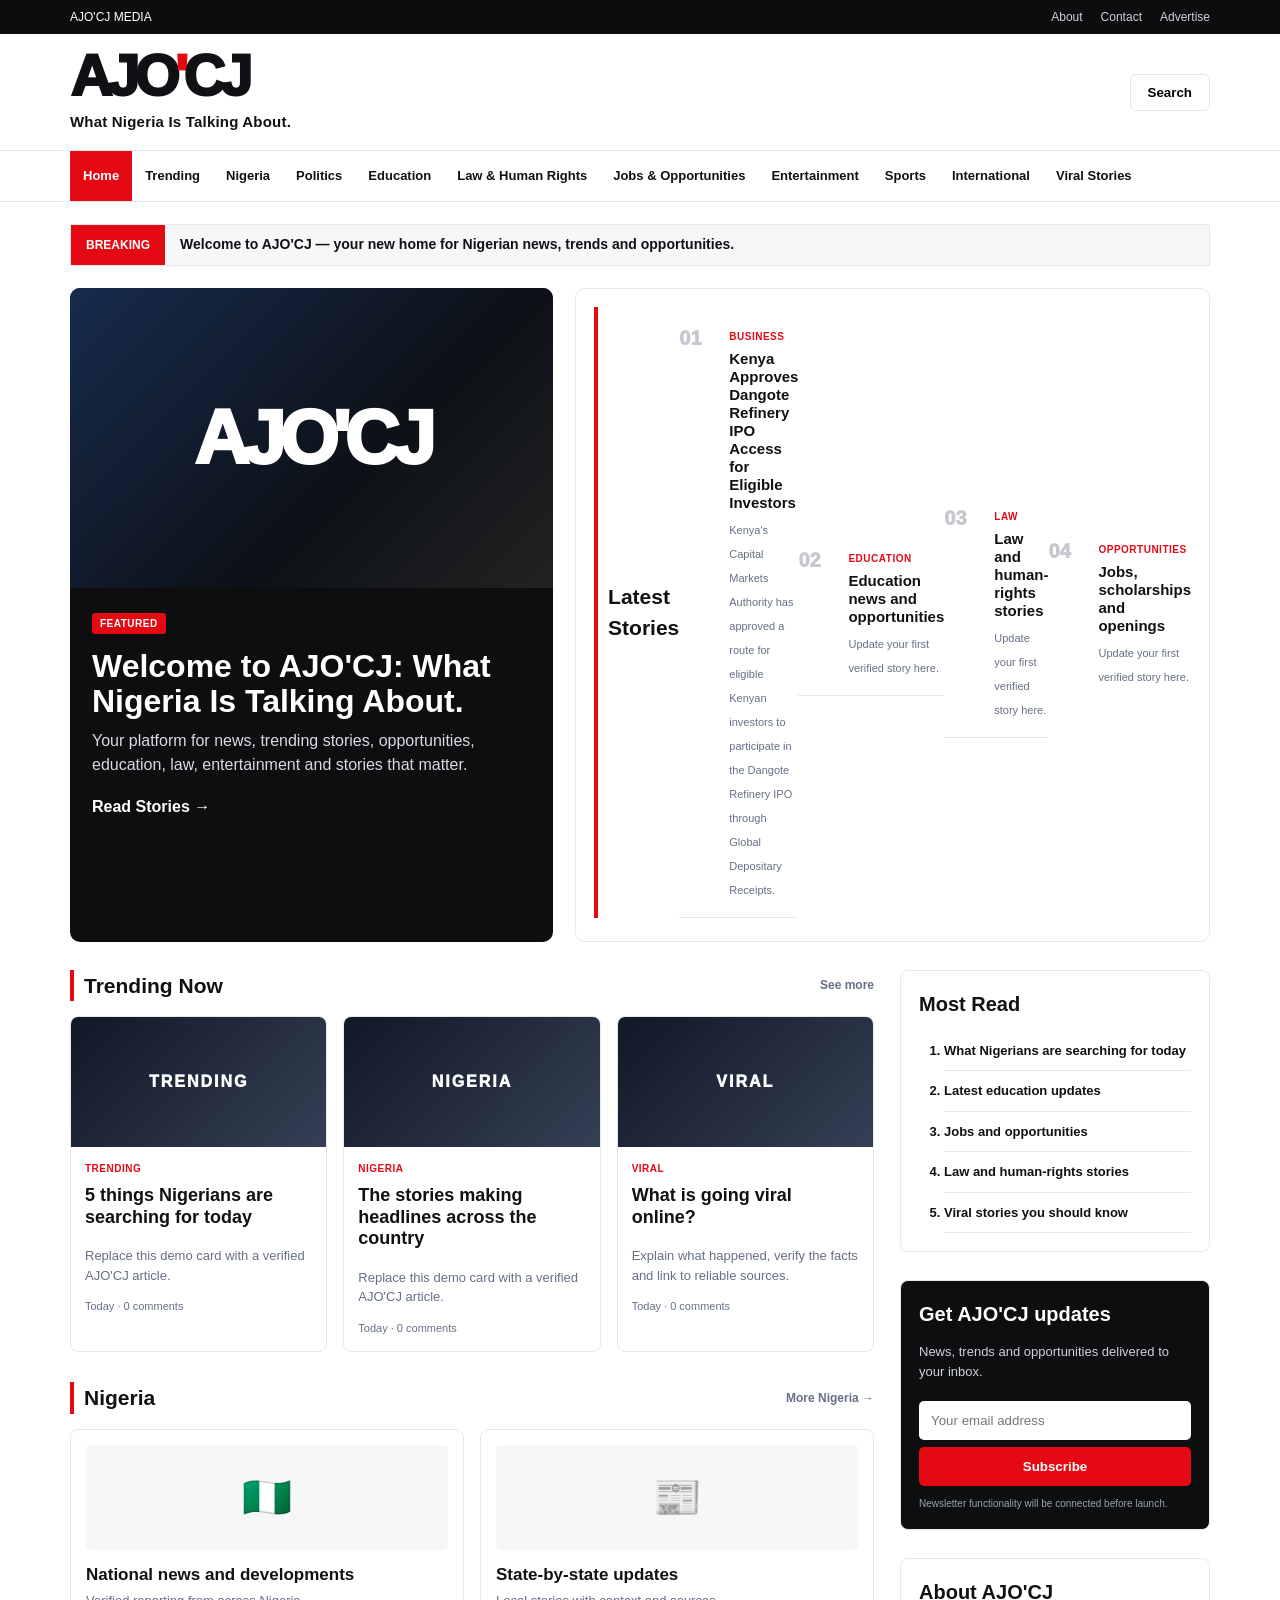
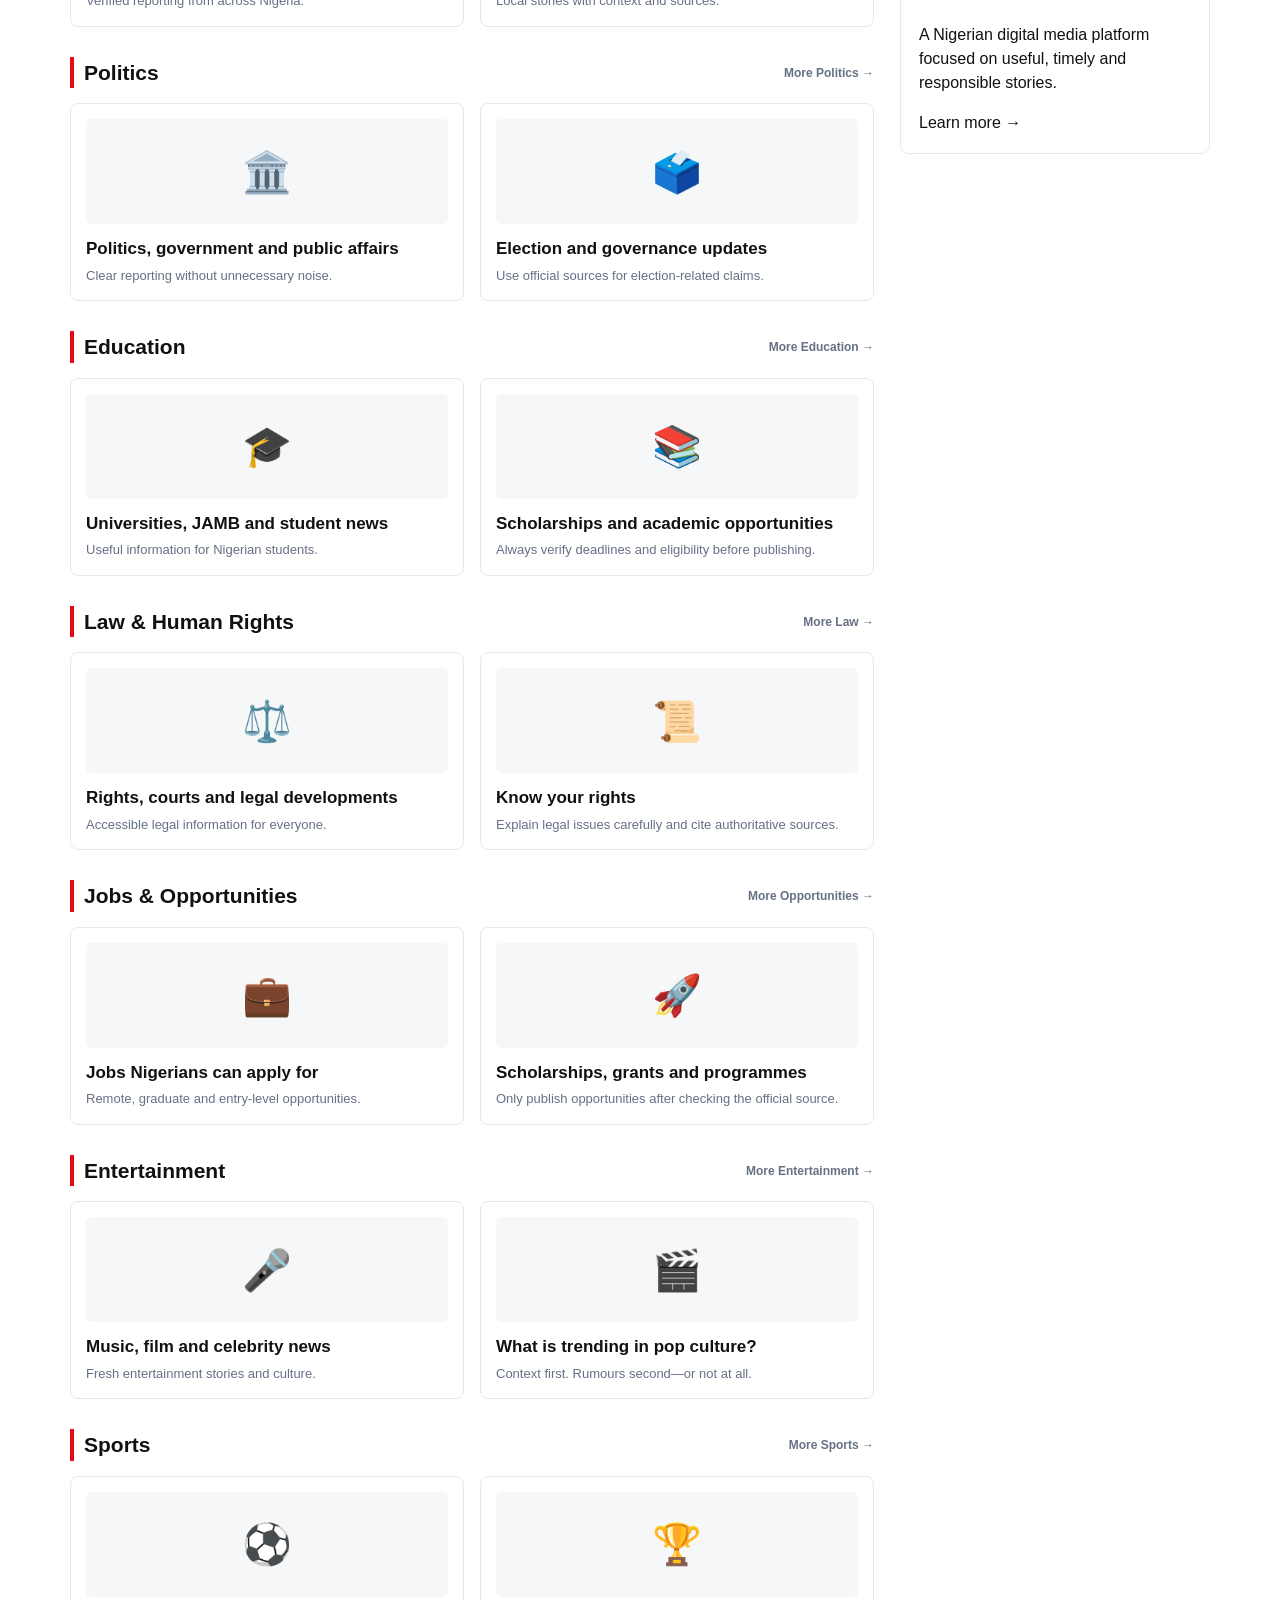
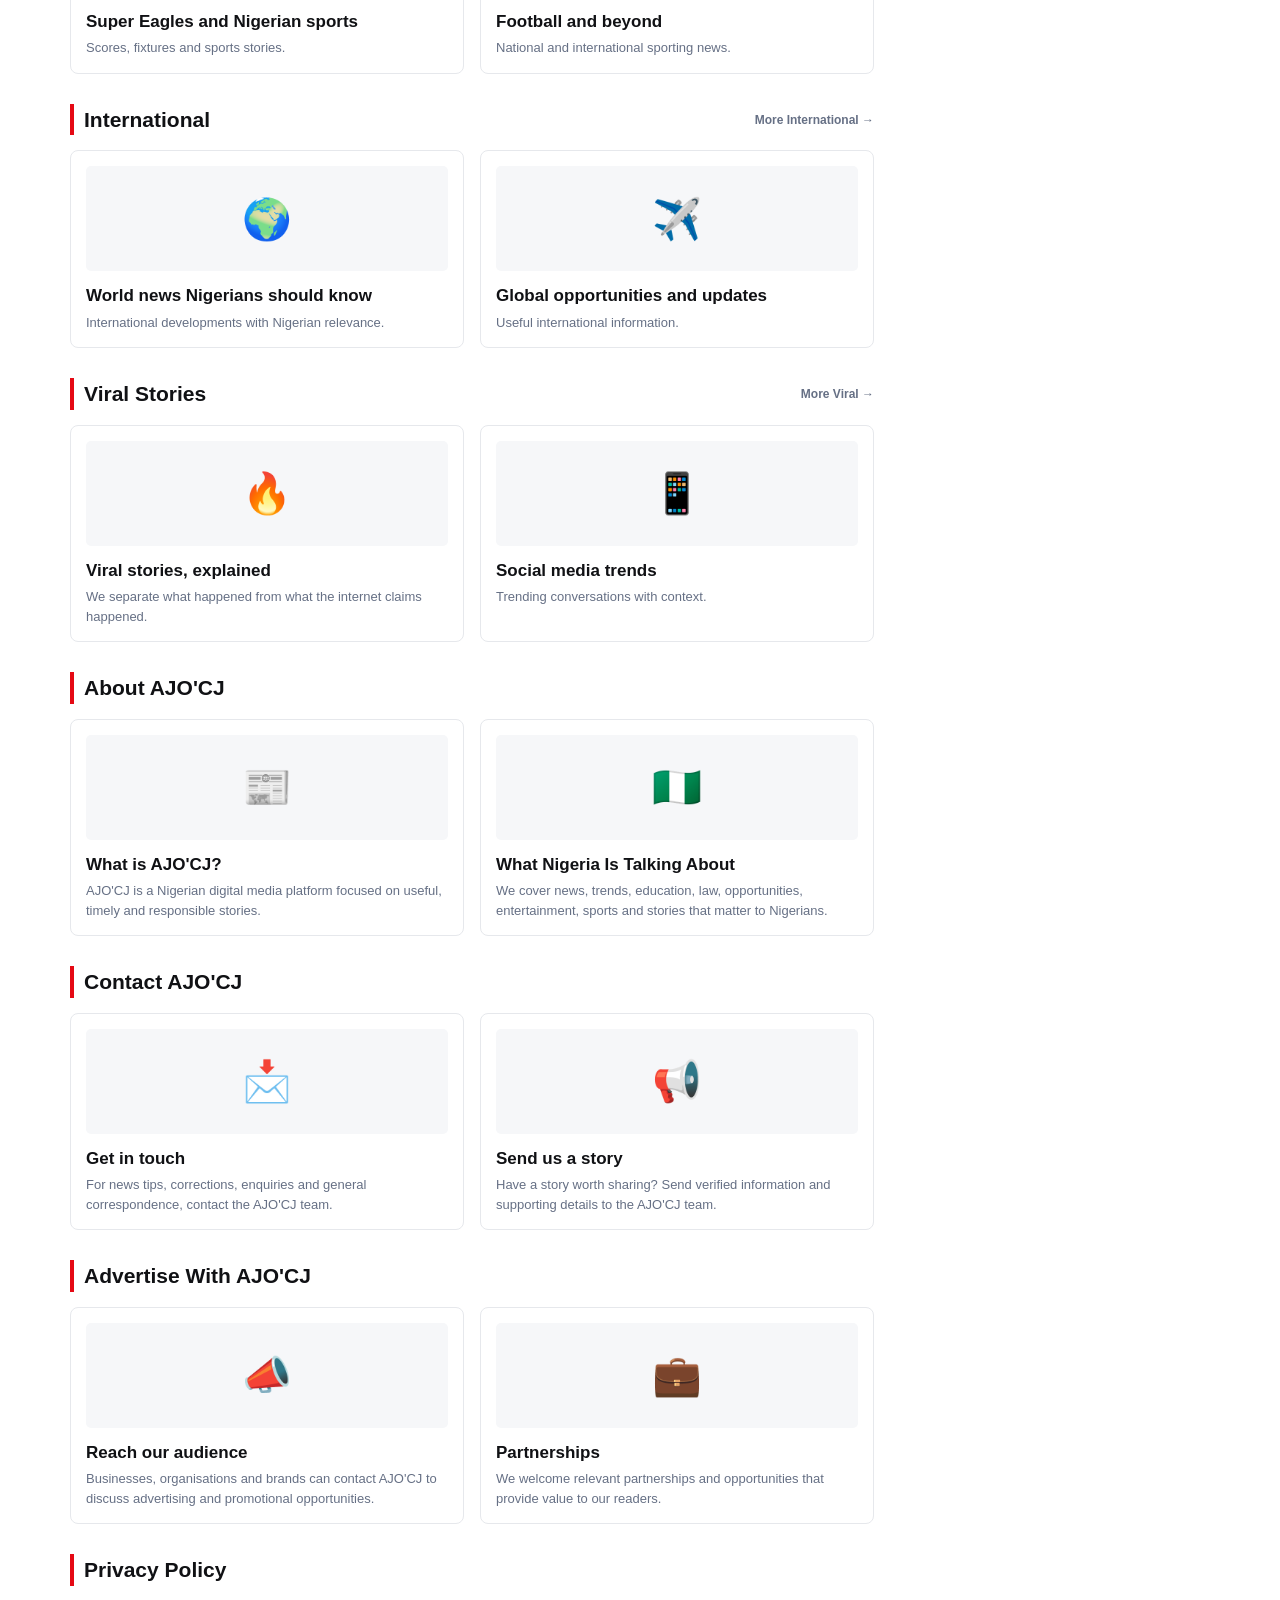
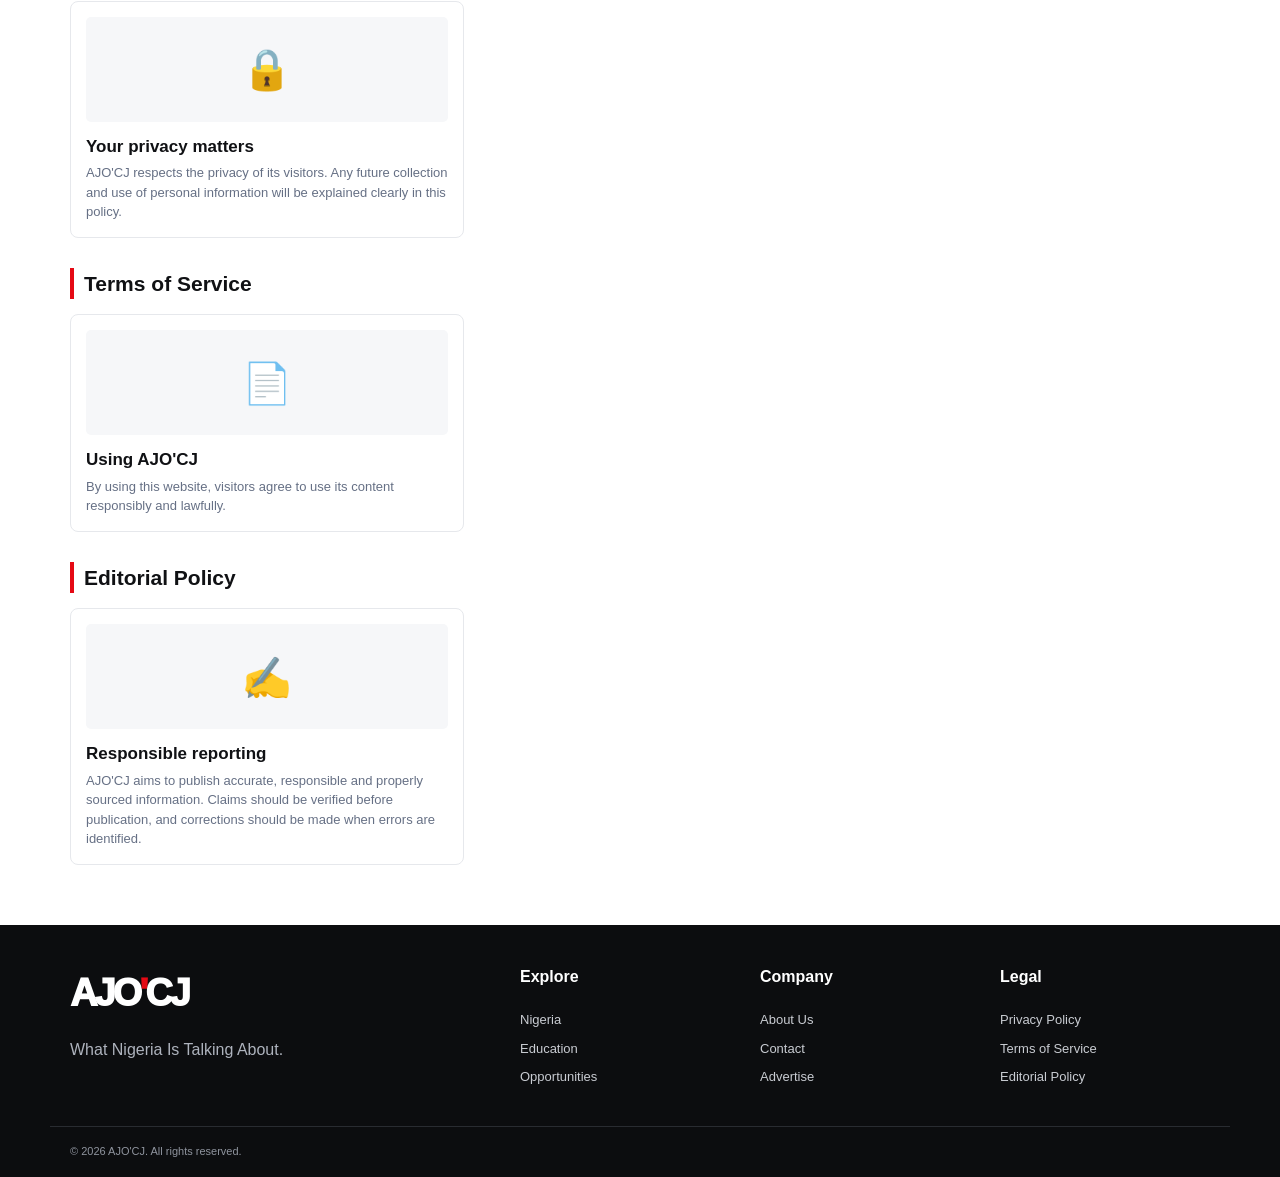
==== commit 12e7279f: "Update index.html" ====
--- a/index.html
+++ b/index.html
@@ -87,16 +87,13 @@
 
         <div class="section-head">
           <h2>Latest Stories</h2>
-          <a href="#trending">View all</a>
-        </div>
-
         <article class="mini">
-          <span class="number">01</span>
-          <div>
-            <span class="category">NIGERIA</span>
-            <h3>What Nigerians are talking about today</h3>
-            <small>Update your first verified story here.</small>
-          </div>
+  <span class="number">01</span>
+  <div>
+    <span class="category">BUSINESS</span>
+    <h3>Kenya Approves Dangote Refinery IPO Access for Eligible Investors</h3>
+    <small>Kenya's Capital Markets Authority has approved a route for eligible Kenyan investors to participate in the Dangote Refinery IPO through Global Depositary Receipts.</small>
+  </div>
         </article>
 
         <article class="mini">
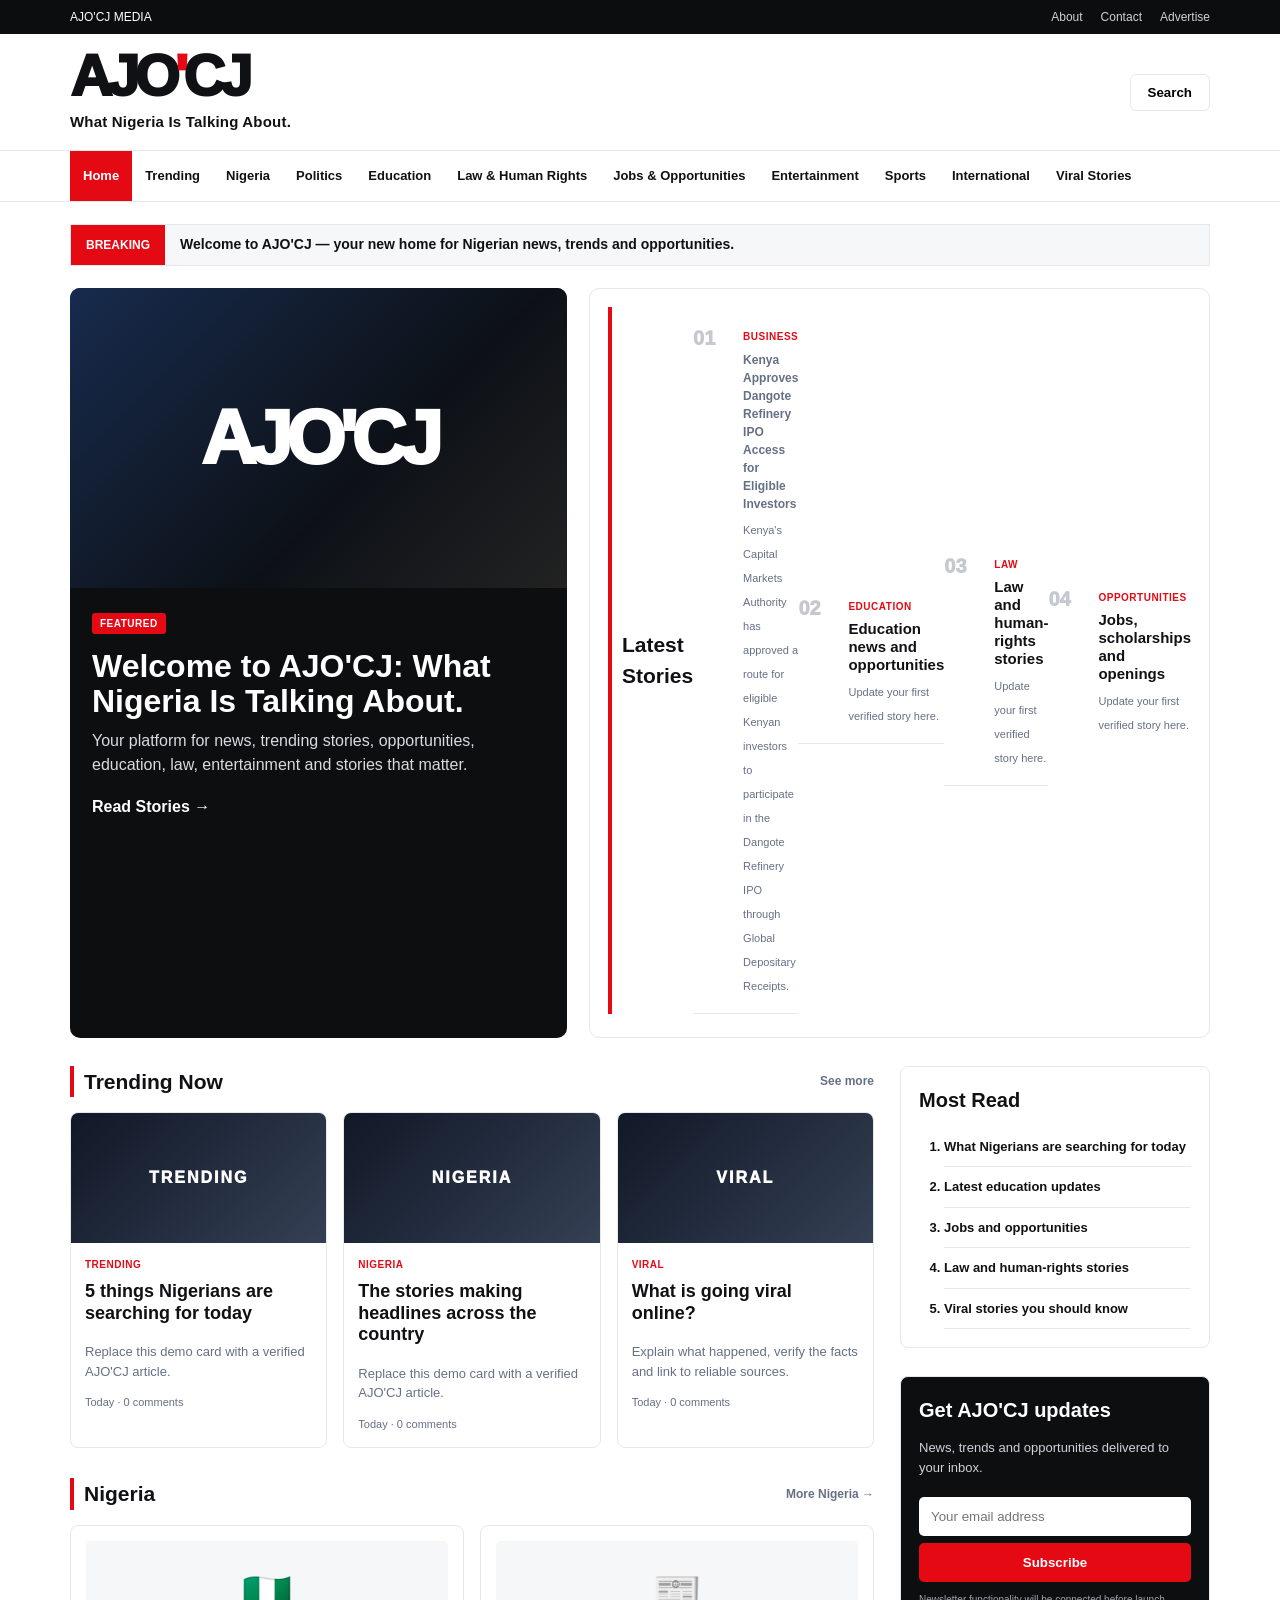
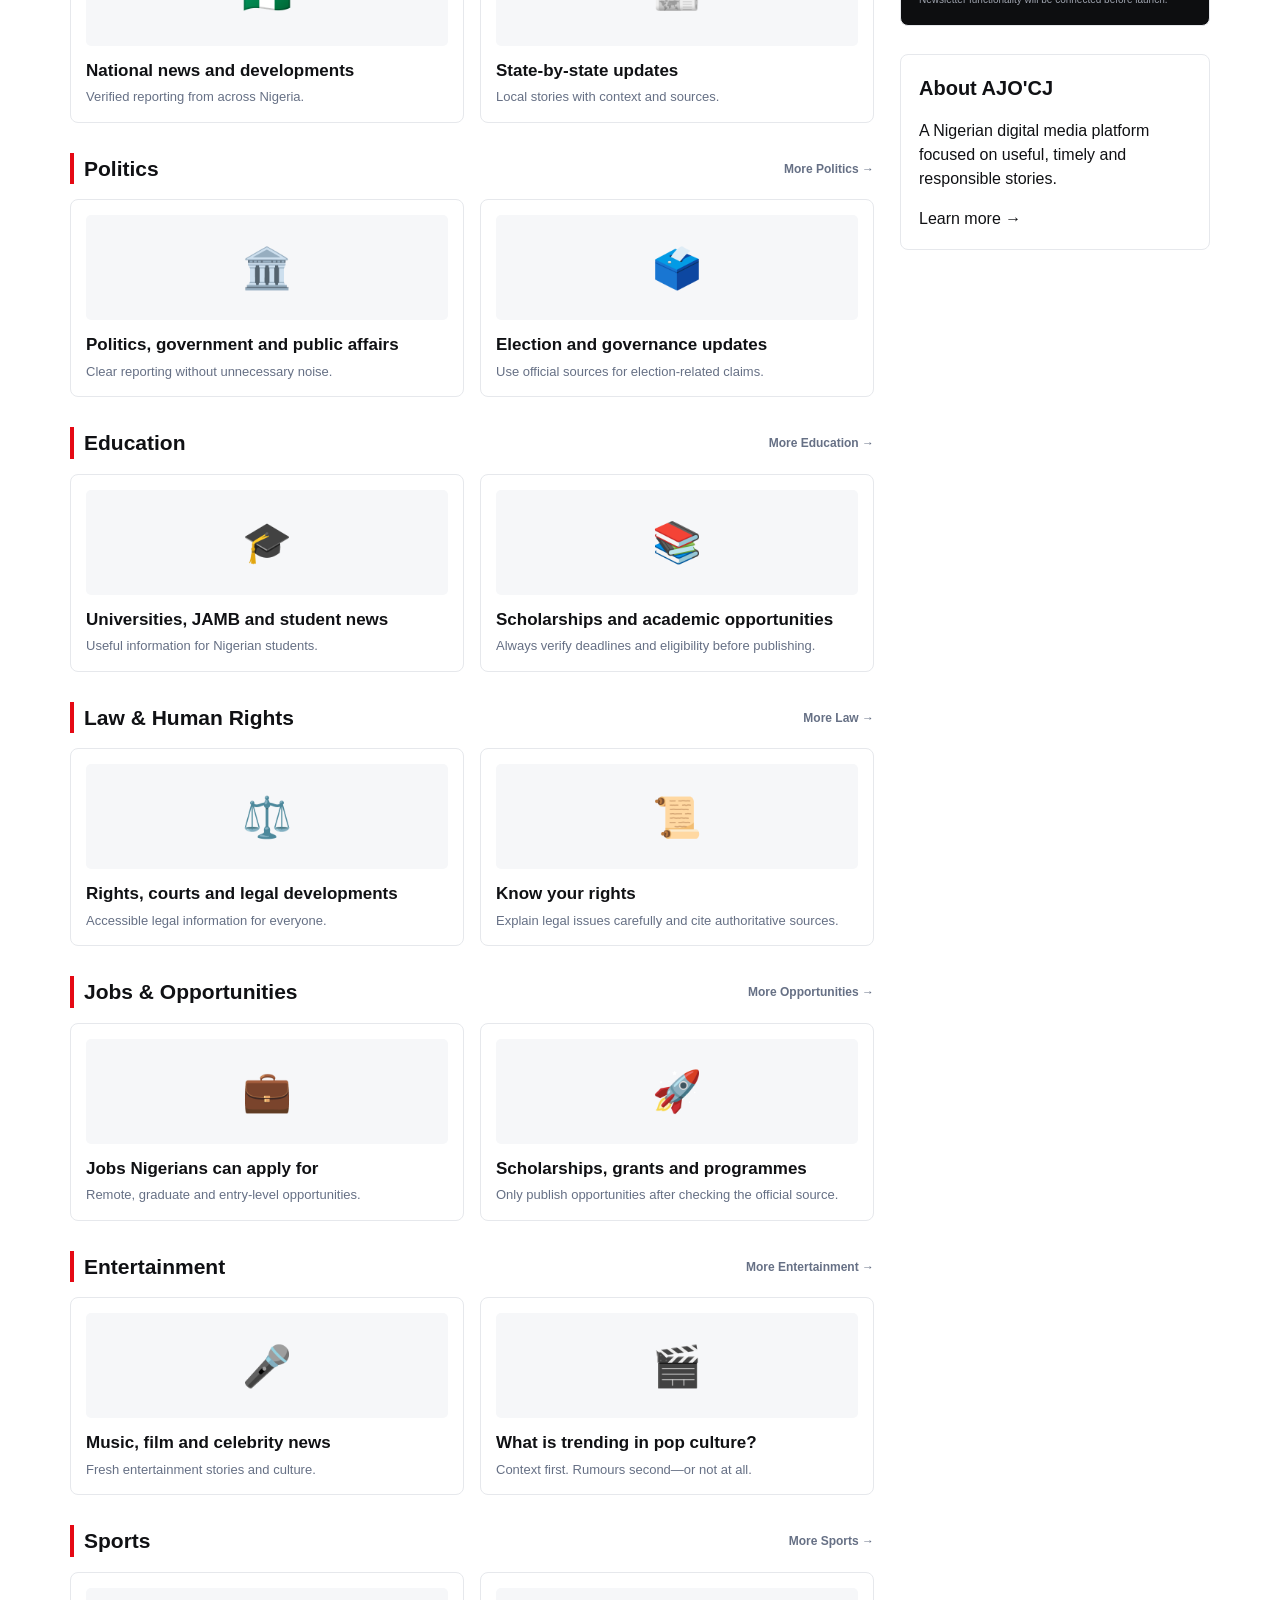
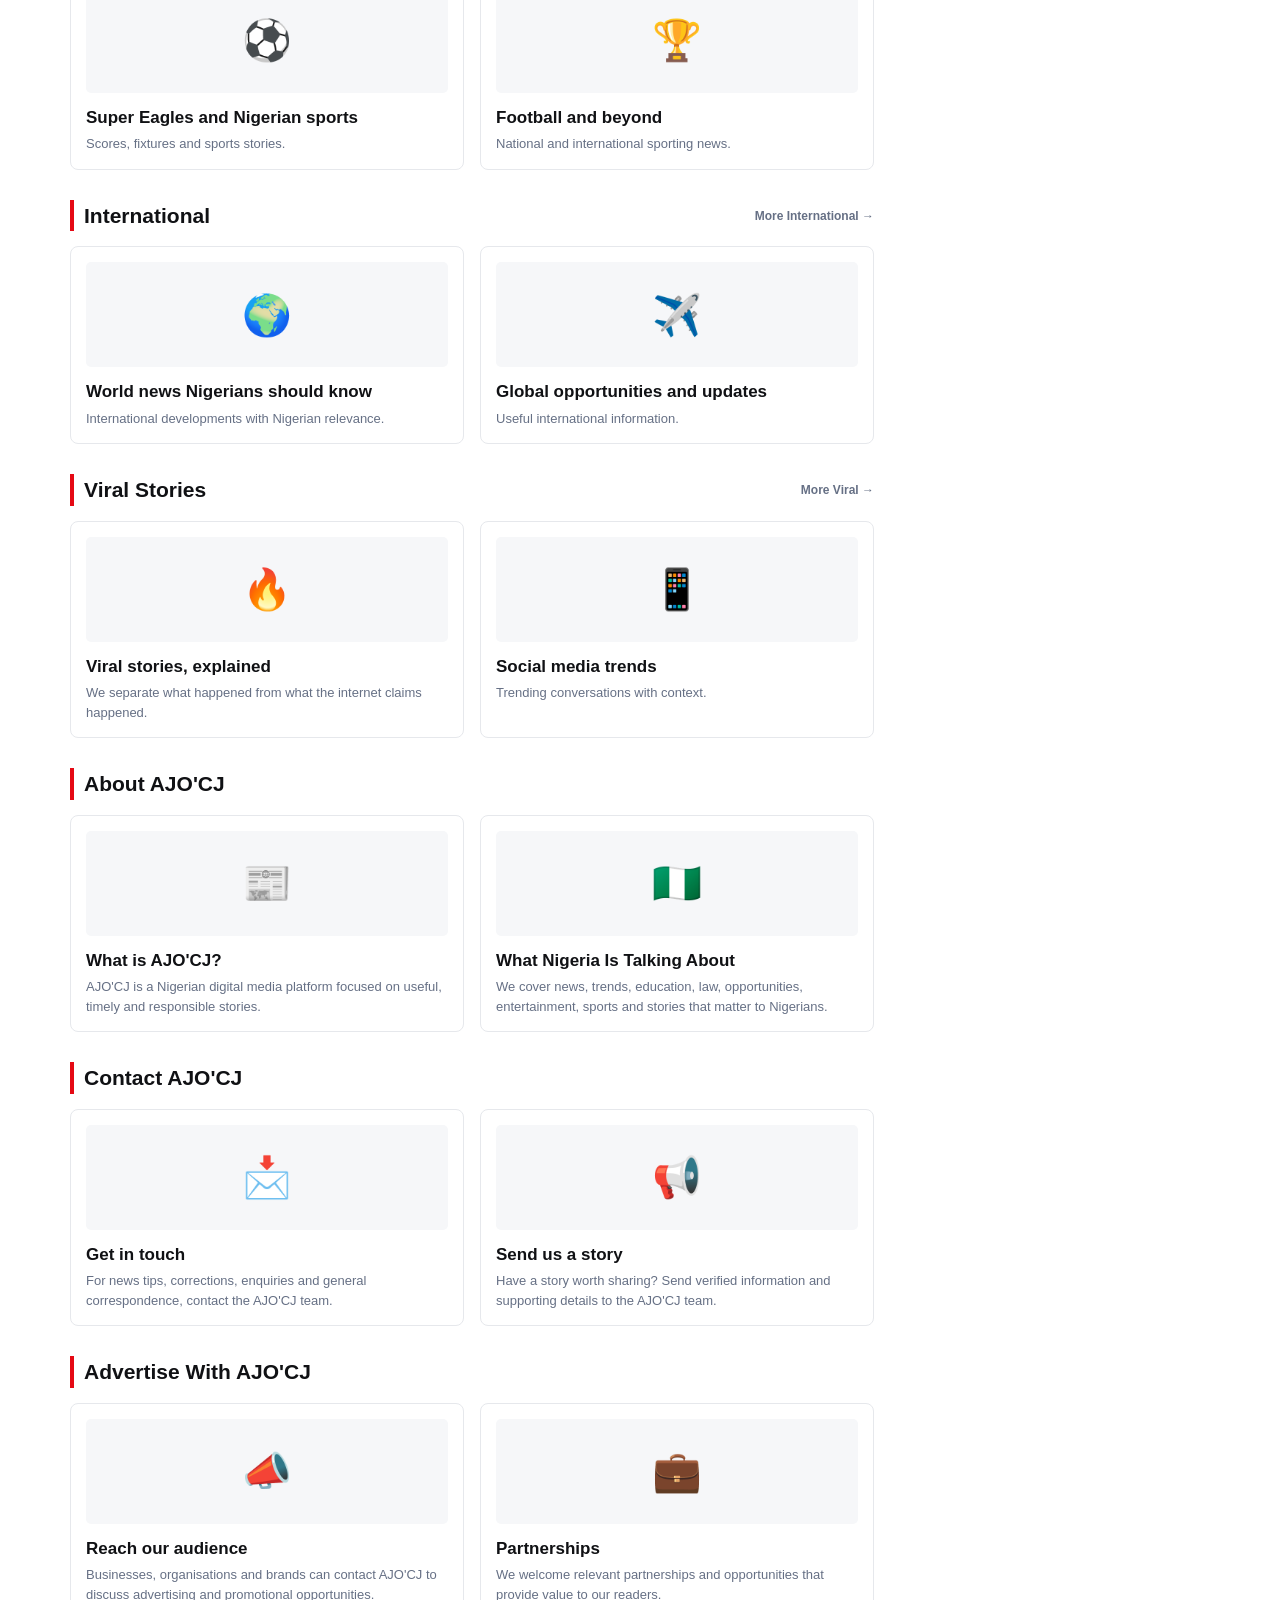
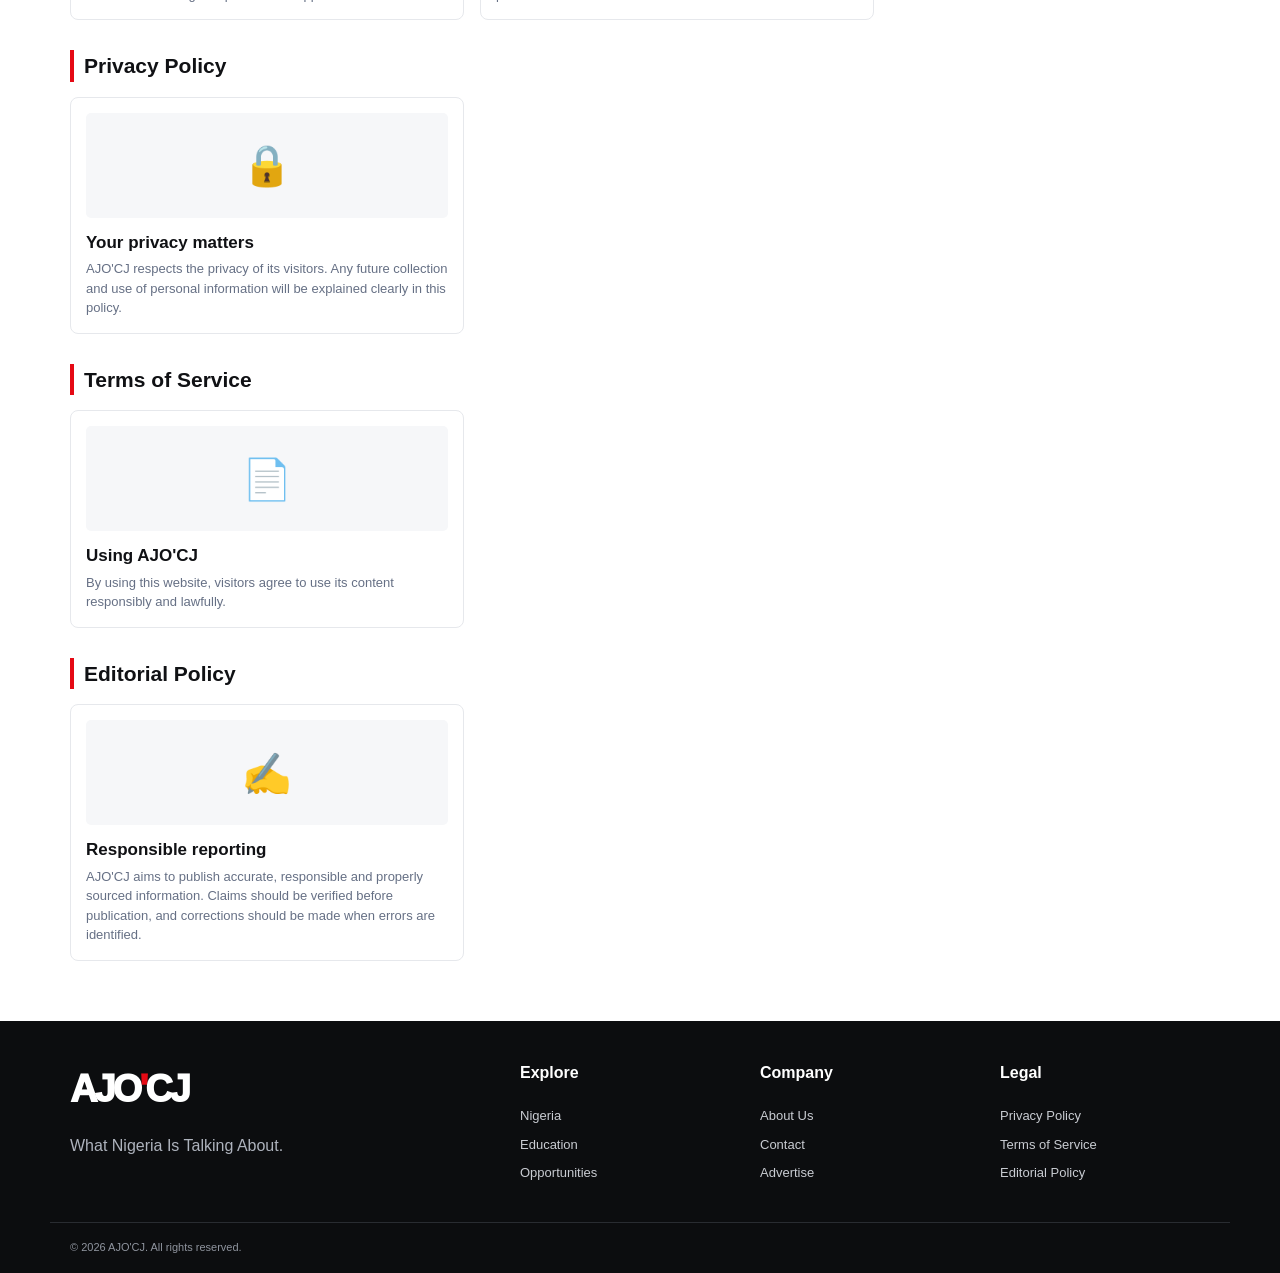
==== commit 03669d1e: "Update index.html" ====
--- a/index.html
+++ b/index.html
@@ -91,7 +91,7 @@
   <span class="number">01</span>
   <div>
     <span class="category">BUSINESS</span>
-    <h3>Kenya Approves Dangote Refinery IPO Access for Eligible Investors</h3>
+    <h3><a href="dangote-kenya-ipo.html">Kenya Approves Dangote Refinery IPO Access for Eligible Investors</a></h3>
     <small>Kenya's Capital Markets Authority has approved a route for eligible Kenyan investors to participate in the Dangote Refinery IPO through Global Depositary Receipts.</small>
   </div>
         </article>
